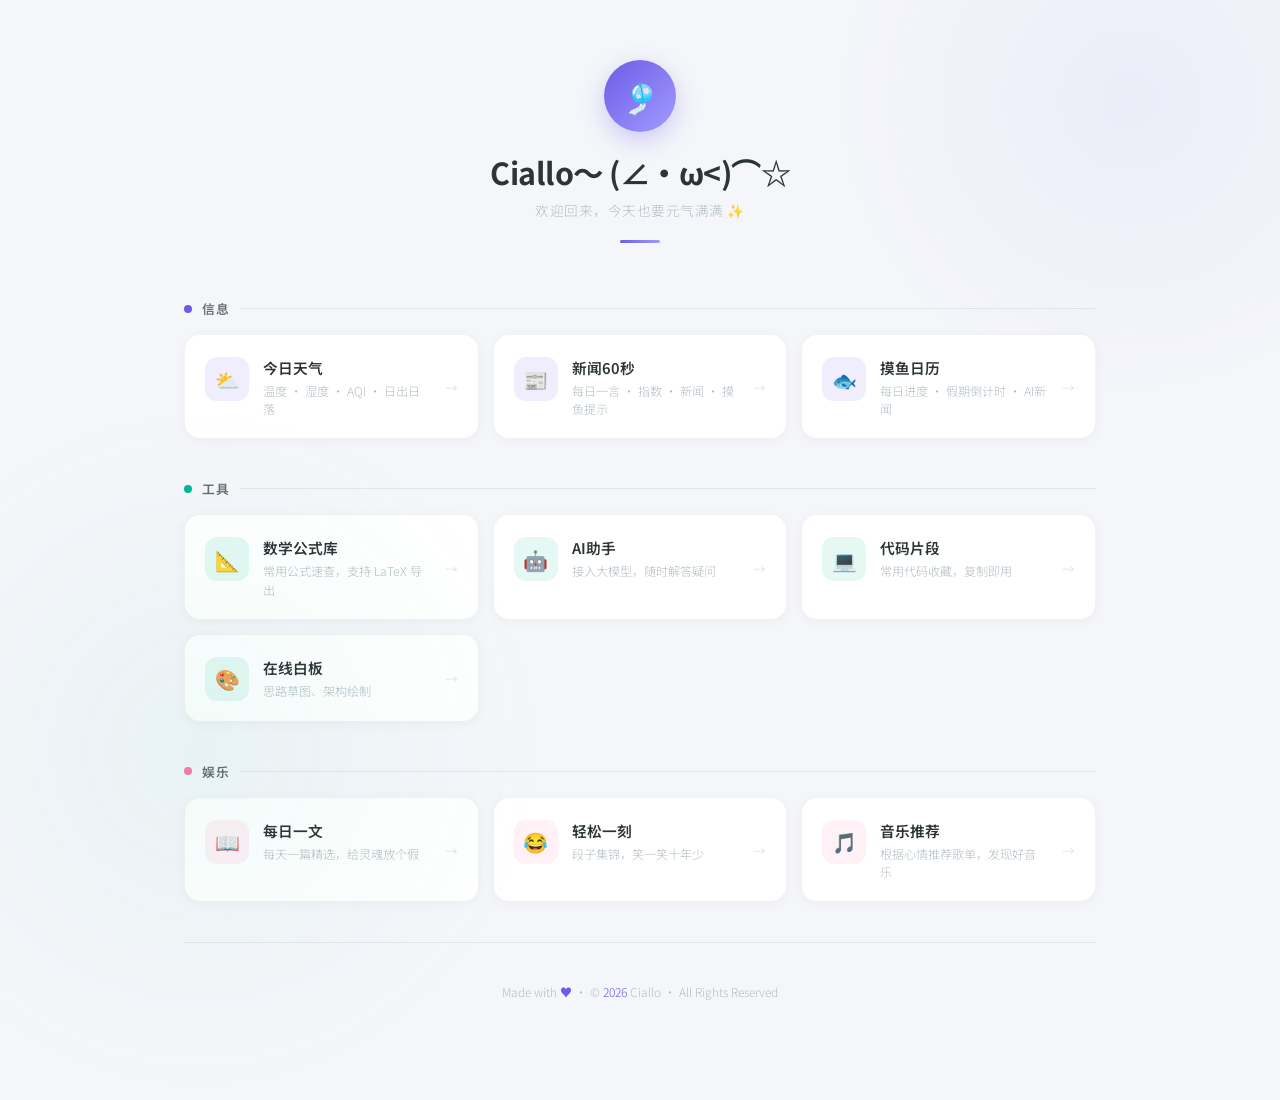
==== index.html @ d4420aa0 "Add files via upload" ====
<!DOCTYPE html>
<html lang="zh-CN">
<head>
  <meta charset="UTF-8">
  <meta name="viewport" content="width=device-width, initial-scale=1.0">
  <title>Ciallo - 导航页</title>
  <link rel="preconnect" href="https://fonts.googleapis.com">
  <link href="https://fonts.googleapis.com/css2?family=Noto+Sans+SC:wght@300;400;500;600;700&display=swap" rel="stylesheet">
  <style>
    * { margin: 0; padding: 0; box-sizing: border-box; }

    body {
      font-family: 'Noto Sans SC', sans-serif;
      min-height: 100vh;
      background: #f5f6fa;
      color: #2d3436;
    }

    /* 背景装饰 */
    body::before {
      content: '';
      position: fixed;
      top: -200px; right: -150px;
      width: 600px; height: 600px;
      background: radial-gradient(circle, rgba(108,92,231,0.06) 0%, transparent 70%);
      pointer-events: none;
    }
    body::after {
      content: '';
      position: fixed;
      bottom: -200px; left: -150px;
      width: 700px; height: 700px;
      background: radial-gradient(circle, rgba(0,184,148,0.05) 0%, transparent 70%);
      pointer-events: none;
    }

    .container {
      max-width: 960px;
      margin: 0 auto;
      padding: 60px 24px 80px;
    }

    /* ===== 头部 ===== */
    header {
      text-align: center;
      margin-bottom: 56px;
      position: relative;
    }

    .avatar {
      width: 72px; height: 72px;
      margin: 0 auto 18px;
      border-radius: 50%;
      background: linear-gradient(135deg, #6c5ce7, #a29bfe);
      display: flex; align-items: center; justify-content: center;
      font-size: 30px;
      box-shadow: 0 8px 24px rgba(108,92,231,0.3);
      animation: float 3s ease-in-out infinite;
    }
    @keyframes float {
      0%, 100% { transform: translateY(0); }
      50% { transform: translateY(-6px); }
    }

    .greeting {
      font-size: 1.9rem;
      font-weight: 700;
      color: #2d3436;
      margin-bottom: 6px;
      letter-spacing: -0.5px;
    }

    .greeting .wave {
      display: inline-block;
      animation: wave-anim 2s ease-in-out infinite;
      transform-origin: 70% 70%;
    }
    @keyframes wave-anim {
      0%, 100% { transform: rotate(0deg); }
      10% { transform: rotate(14deg); }
      20% { transform: rotate(-8deg); }
      30% { transform: rotate(14deg); }
      40% { transform: rotate(-4deg); }
      50% { transform: rotate(0deg); }
    }

    .tagline {
      font-size: 0.85rem;
      color: #b2bec3;
      font-weight: 300;
      letter-spacing: 0.5px;
    }

    .divider {
      width: 40px; height: 3px;
      background: linear-gradient(90deg, #6c5ce7, #a29bfe);
      border-radius: 2px;
      margin: 20px auto 0;
    }

    /* ===== 分类标题 ===== */
    .section {
      margin-bottom: 40px;
    }

    .section-label {
      display: flex; align-items: center; gap: 10px;
      margin-bottom: 16px;
    }

    .section-dot {
      width: 8px; height: 8px; border-radius: 50%;
      flex-shrink: 0;
    }
    .section-dot.info  { background: #6c5ce7; }
    .section-dot.tool  { background: #00b894; }
    .section-dot.fun   { background: #fd79a8; }

    .section-name {
      font-size: 0.8rem;
      font-weight: 600;
      color: #636e72;
      letter-spacing: 1px;
      text-transform: uppercase;
    }

    .section-line {
      flex: 1; height: 1px;
      background: #dfe6e9;
    }

    /* ===== 卡片网格 ===== */
    .card-grid {
      display: grid;
      grid-template-columns: repeat(auto-fill, minmax(220px, 1fr));
      gap: 14px;
    }

    /* ===== 卡片 ===== */
    .card {
      background: #fff;
      border-radius: 16px;
      padding: 22px 20px 20px;
      border: 1px solid rgba(0,0,0,0.05);
      box-shadow: 0 2px 12px rgba(0,0,0,0.04);
      text-decoration: none; color: inherit;
      display: flex; align-items: flex-start; gap: 14px;
      transition: transform 0.25s cubic-bezier(0.34,1.56,0.64,1),
                  box-shadow 0.25s ease,
                  border-color 0.2s;
      cursor: pointer;
      position: relative; overflow: hidden;
    }

    .card::after {
      content: '';
      position: absolute;
      top: 0; left: 0; right: 0;
      height: 2px;
      transform: scaleX(0);
      transform-origin: left;
      transition: transform 0.3s ease;
    }
    .card.info::after  { background: linear-gradient(90deg, #6c5ce7, #a29bfe); }
    .card.tool::after  { background: linear-gradient(90deg, #00b894, #55efc4); }
    .card.fun::after   { background: linear-gradient(90deg, #fd79a8, #fab1ea); }

    .card:hover {
      transform: translateY(-4px);
      box-shadow: 0 12px 32px rgba(0,0,0,0.1);
      border-color: rgba(0,0,0,0.08);
    }
    .card:hover::after { transform: scaleX(1); }

    .card-icon {
      width: 44px; height: 44px;
      border-radius: 12px;
      display: flex; align-items: center; justify-content: center;
      font-size: 20px; flex-shrink: 0;
      transition: transform 0.3s ease;
    }
    .card:hover .card-icon { transform: scale(1.1) rotate(-5deg); }

    .card.info .card-icon  { background: rgba(108,92,231,0.1); }
    .card.tool .card-icon  { background: rgba(0,184,148,0.1); }
    .card.fun .card-icon   { background: rgba(253,121,168,0.1); }

    .card-body { flex: 1; min-width: 0; }

    .card-title {
      font-size: 0.92rem; font-weight: 600;
      color: #2d3436; margin-bottom: 4px;
    }

    .card-desc {
      font-size: 0.76rem; color: #b2bec3;
      line-height: 1.5; font-weight: 300;
    }

    .card-arrow {
      font-size: 0.8rem; color: #dfe6e9;
      align-self: center; flex-shrink: 0;
      transition: transform 0.2s, color 0.2s;
    }
    .card:hover .card-arrow { transform: translateX(3px); color: #b2bec3; }

    /* ===== 底部 ===== */
    footer {
      text-align: center;
      padding: 40px 0 20px;
      color: #b2bec3;
      font-size: 0.75rem; font-weight: 300;
      border-top: 1px solid #dfe6e9;
      margin-top: 20px;
    }
    footer span { color: #6c5ce7; }

    /* 入场动画 */
    .card {
      opacity: 0; transform: translateY(16px);
      animation: cardIn 0.45s ease forwards;
    }
    @keyframes cardIn { to { opacity: 1; transform: translateY(0); } }
    .section:nth-child(1) .card:nth-child(1) { animation-delay: 0.05s; }
    .section:nth-child(1) .card:nth-child(2) { animation-delay: 0.12s; }
    .section:nth-child(1) .card:nth-child(3) { animation-delay: 0.19s; }
    .section:nth-child(2) .card:nth-child(1) { animation-delay: 0.28s; }
    .section:nth-child(2) .card:nth-child(2) { animation-delay: 0.35s; }
    .section:nth-child(2) .card:nth-child(3) { animation-delay: 0.42s; }
    .section:nth-child(2) .card:nth-child(4) { animation-delay: 0.49s; }
    .section:nth-child(3) .card:nth-child(1) { animation-delay: 0.56s; }
    .section:nth-child(3) .card:nth-child(2) { animation-delay: 0.63s; }
    .section:nth-child(3) .card:nth-child(3) { animation-delay: 0.70s; }

    /* 响应式 */
    @media (max-width: 640px) {
      .container { padding: 40px 16px 60px; }
      .greeting { font-size: 1.5rem; }
      .card-grid { grid-template-columns: 1fr 1fr; gap: 12px; }
      .card { padding: 18px 14px 16px; gap: 10px; }
      .card-icon { width: 38px; height: 38px; font-size: 18px; }
      .card-title { font-size: 0.85rem; }
      .card-desc { font-size: 0.7rem; }
    }
    @media (max-width: 380px) {
      .card-grid { grid-template-columns: 1fr; }
    }

    ::-webkit-scrollbar { width: 5px; }
    ::-webkit-scrollbar-track { background: transparent; }
    ::-webkit-scrollbar-thumb { background: #dfe6e9; border-radius: 3px; }
    ::-webkit-scrollbar-thumb:hover { background: #b2bec3; }
  </style>
</head>
<body>

<div class="container">

  <!-- 头部 -->
  <header>
    <div class="avatar">🎐</div>
    <h1 class="greeting">
      Ciallo～ <span class="wave">(∠・ω&lt;)⌒☆</span>
    </h1>
    <p class="tagline">欢迎回来，今天也要元气满满 ✨</p>
    <div class="divider"></div>
  </header>

  <!-- 信息类 -->
  <div class="section">
    <div class="section-label">
      <span class="section-dot info"></span>
      <span class="section-name">信息</span>
      <div class="section-line"></div>
    </div>
    <div class="card-grid">
      <a href="weather.html" class="card info">
        <div class="card-icon">⛅</div>
        <div class="card-body">
          <div class="card-title">今日天气</div>
          <div class="card-desc">温度 · 湿度 · AQI · 日出日落</div>
        </div>
        <span class="card-arrow">→</span>
      </a>
      <a href="news.html" class="card info">
        <div class="card-icon">📰</div>
        <div class="card-body">
          <div class="card-title">新闻60秒</div>
          <div class="card-desc">每日一言 · 指数 · 新闻 · 摸鱼提示</div>
        </div>
        <span class="card-arrow">→</span>
      </a>
      <a href="moyu.html" class="card info">
        <div class="card-icon">🐟</div>
        <div class="card-body">
          <div class="card-title">摸鱼日历</div>
          <div class="card-desc">每日进度 · 假期倒计时 · AI新闻</div>
        </div>
        <span class="card-arrow">→</span>
      </a>
    </div>
  </div>

  <!-- 工具类 -->
  <div class="section">
    <div class="section-label">
      <span class="section-dot tool"></span>
      <span class="section-name">工具</span>
      <div class="section-line"></div>
    </div>
    <div class="card-grid">
      <a href="#" class="card tool" onclick="showTip('数学公式库')">
        <div class="card-icon">📐</div>
        <div class="card-body">
          <div class="card-title">数学公式库</div>
          <div class="card-desc">常用公式速查，支持 LaTeX 导出</div>
        </div>
        <span class="card-arrow">→</span>
      </a>
      <a href="#" class="card tool" onclick="showTip('AI助手')">
        <div class="card-icon">🤖</div>
        <div class="card-body">
          <div class="card-title">AI助手</div>
          <div class="card-desc">接入大模型，随时解答疑问</div>
        </div>
        <span class="card-arrow">→</span>
      </a>
      <a href="#" class="card tool" onclick="showTip('代码片段')">
        <div class="card-icon">💻</div>
        <div class="card-body">
          <div class="card-title">代码片段</div>
          <div class="card-desc">常用代码收藏，复制即用</div>
        </div>
        <span class="card-arrow">→</span>
      </a>
      <a href="#" class="card tool" onclick="showTip('在线白板')">
        <div class="card-icon">🎨</div>
        <div class="card-body">
          <div class="card-title">在线白板</div>
          <div class="card-desc">思路草图、架构绘制</div>
        </div>
        <span class="card-arrow">→</span>
      </a>
    </div>
  </div>

  <!-- 娱乐类 -->
  <div class="section">
    <div class="section-label">
      <span class="section-dot fun"></span>
      <span class="section-name">娱乐</span>
      <div class="section-line"></div>
    </div>
    <div class="card-grid">
      <a href="#" class="card fun" onclick="showTip('每日一文')">
        <div class="card-icon">📖</div>
        <div class="card-body">
          <div class="card-title">每日一文</div>
          <div class="card-desc">每天一篇精选，给灵魂放个假</div>
        </div>
        <span class="card-arrow">→</span>
      </a>
      <a href="#" class="card fun" onclick="showTip('轻松一刻')">
        <div class="card-icon">😂</div>
        <div class="card-body">
          <div class="card-title">轻松一刻</div>
          <div class="card-desc">段子集锦，笑一笑十年少</div>
        </div>
        <span class="card-arrow">→</span>
      </a>
      <a href="#" class="card fun" onclick="showTip('音乐推荐')">
        <div class="card-icon">🎵</div>
        <div class="card-body">
          <div class="card-title">音乐推荐</div>
          <div class="card-desc">根据心情推荐歌单，发现好音乐</div>
        </div>
        <span class="card-arrow">→</span>
      </a>
    </div>
  </div>

  <!-- 底部 -->
  <footer>
    <p>Made with <span>♥</span> · © <span id="year"></span> Ciallo · All Rights Reserved</p>
  </footer>

</div>

<script>
  document.getElementById('year').textContent = new Date().getFullYear();

  function showTip(name) {
    if (!name) return;
    var el = document.createElement('div');
    el.style.cssText = 'position:fixed;top:50%;left:50%;transform:translate(-50%,-50%);background:rgba(45,52,54,0.88);color:#fff;padding:14px 28px;border-radius:14px;font-size:14px;z-index:9999;pointer-events:none;backdrop-filter:blur(8px);box-shadow:0 8px 32px rgba(0,0,0,0.2)';
    el.textContent = name + ' — 功能占位中 🚧';
    document.body.appendChild(el);
    setTimeout(function() { el.remove(); }, 2200);
  }
</script>

</body>
</html>
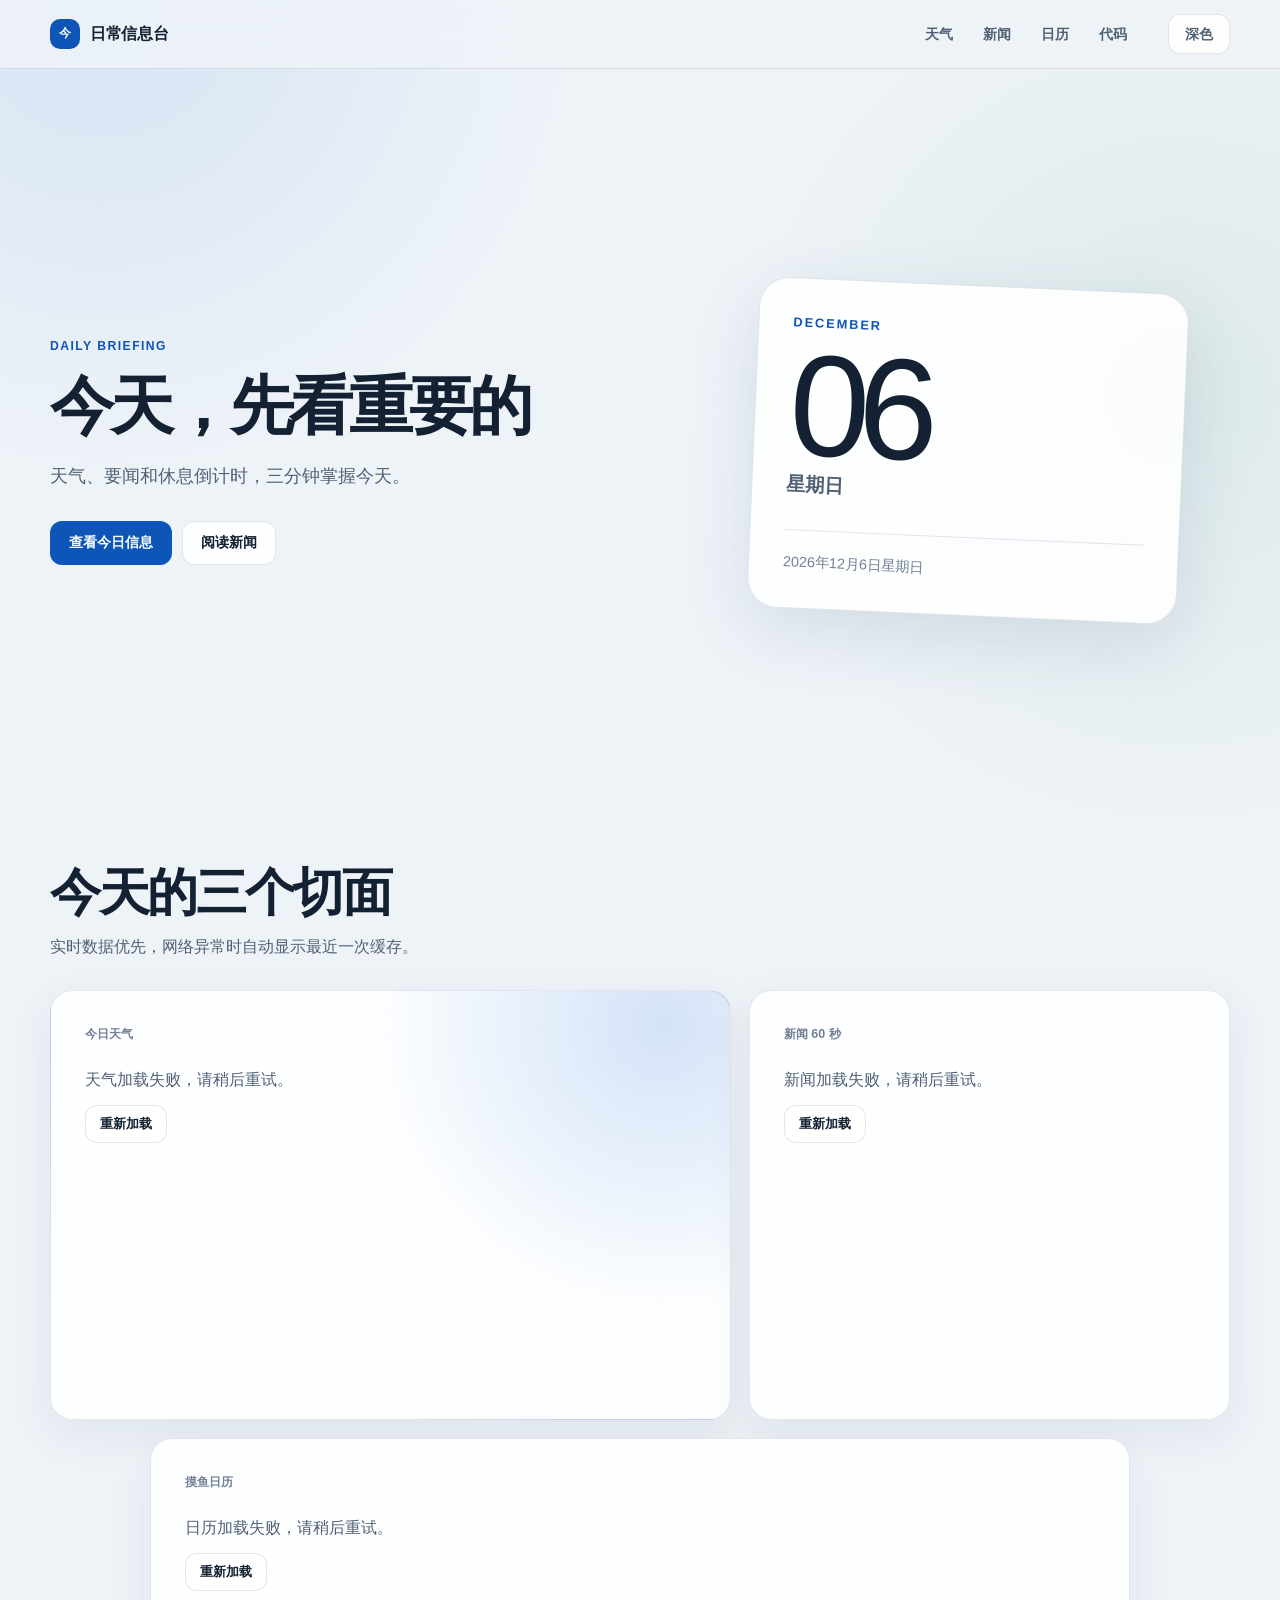
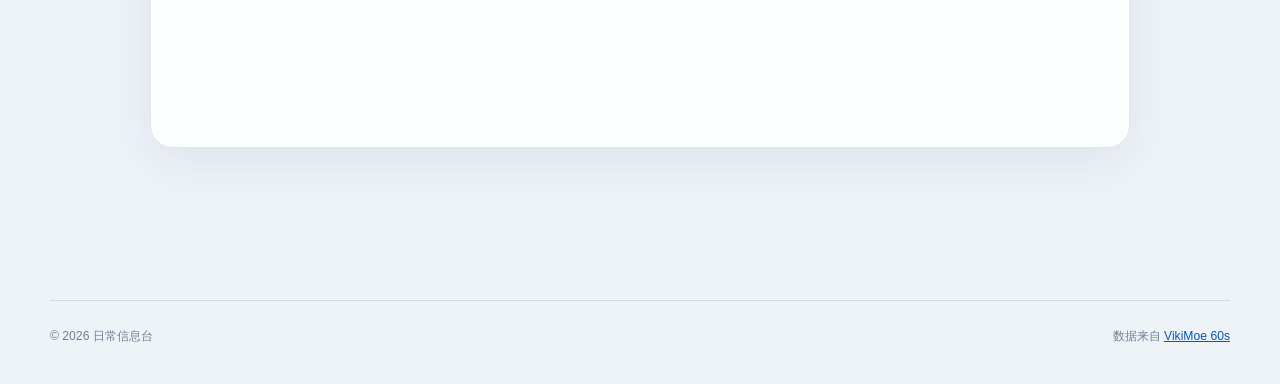
==== commit cd7a8462: "deploy: replace repository with daily dashboard" ====
--- a/index.html
+++ b/index.html
@@ -1,403 +1,110 @@
-<!DOCTYPE html>
-<html lang="zh-CN">
-<head>
-  <meta charset="UTF-8">
-  <meta name="viewport" content="width=device-width, initial-scale=1.0">
-  <title>Ciallo - 导航页</title>
-  <link rel="preconnect" href="https://fonts.googleapis.com">
-  <link href="https://fonts.googleapis.com/css2?family=Noto+Sans+SC:wght@300;400;500;600;700&display=swap" rel="stylesheet">
-  <style>
-    * { margin: 0; padding: 0; box-sizing: border-box; }
-
-    body {
-      font-family: 'Noto Sans SC', sans-serif;
-      min-height: 100vh;
-      background: #f5f6fa;
-      color: #2d3436;
-    }
-
-    /* 背景装饰 */
-    body::before {
-      content: '';
-      position: fixed;
-      top: -200px; right: -150px;
-      width: 600px; height: 600px;
-      background: radial-gradient(circle, rgba(108,92,231,0.06) 0%, transparent 70%);
-      pointer-events: none;
-    }
-    body::after {
-      content: '';
-      position: fixed;
-      bottom: -200px; left: -150px;
-      width: 700px; height: 700px;
-      background: radial-gradient(circle, rgba(0,184,148,0.05) 0%, transparent 70%);
-      pointer-events: none;
-    }
-
-    .container {
-      max-width: 960px;
-      margin: 0 auto;
-      padding: 60px 24px 80px;
-    }
-
-    /* ===== 头部 ===== */
-    header {
-      text-align: center;
-      margin-bottom: 56px;
-      position: relative;
-    }
-
-    .avatar {
-      width: 72px; height: 72px;
-      margin: 0 auto 18px;
-      border-radius: 50%;
-      background: linear-gradient(135deg, #6c5ce7, #a29bfe);
-      display: flex; align-items: center; justify-content: center;
-      font-size: 30px;
-      box-shadow: 0 8px 24px rgba(108,92,231,0.3);
-      animation: float 3s ease-in-out infinite;
-    }
-    @keyframes float {
-      0%, 100% { transform: translateY(0); }
-      50% { transform: translateY(-6px); }
-    }
-
-    .greeting {
-      font-size: 1.9rem;
-      font-weight: 700;
-      color: #2d3436;
-      margin-bottom: 6px;
-      letter-spacing: -0.5px;
-    }
-
-    .greeting .wave {
-      display: inline-block;
-      animation: wave-anim 2s ease-in-out infinite;
-      transform-origin: 70% 70%;
-    }
-    @keyframes wave-anim {
-      0%, 100% { transform: rotate(0deg); }
-      10% { transform: rotate(14deg); }
-      20% { transform: rotate(-8deg); }
-      30% { transform: rotate(14deg); }
-      40% { transform: rotate(-4deg); }
-      50% { transform: rotate(0deg); }
-    }
-
-    .tagline {
-      font-size: 0.85rem;
-      color: #b2bec3;
-      font-weight: 300;
-      letter-spacing: 0.5px;
-    }
-
-    .divider {
-      width: 40px; height: 3px;
-      background: linear-gradient(90deg, #6c5ce7, #a29bfe);
-      border-radius: 2px;
-      margin: 20px auto 0;
-    }
-
-    /* ===== 分类标题 ===== */
-    .section {
-      margin-bottom: 40px;
-    }
-
-    .section-label {
-      display: flex; align-items: center; gap: 10px;
-      margin-bottom: 16px;
-    }
-
-    .section-dot {
-      width: 8px; height: 8px; border-radius: 50%;
-      flex-shrink: 0;
-    }
-    .section-dot.info  { background: #6c5ce7; }
-    .section-dot.tool  { background: #00b894; }
-    .section-dot.fun   { background: #fd79a8; }
-
-    .section-name {
-      font-size: 0.8rem;
-      font-weight: 600;
-      color: #636e72;
-      letter-spacing: 1px;
-      text-transform: uppercase;
-    }
-
-    .section-line {
-      flex: 1; height: 1px;
-      background: #dfe6e9;
-    }
-
-    /* ===== 卡片网格 ===== */
-    .card-grid {
-      display: grid;
-      grid-template-columns: repeat(auto-fill, minmax(220px, 1fr));
-      gap: 14px;
-    }
-
-    /* ===== 卡片 ===== */
-    .card {
-      background: #fff;
-      border-radius: 16px;
-      padding: 22px 20px 20px;
-      border: 1px solid rgba(0,0,0,0.05);
-      box-shadow: 0 2px 12px rgba(0,0,0,0.04);
-      text-decoration: none; color: inherit;
-      display: flex; align-items: flex-start; gap: 14px;
-      transition: transform 0.25s cubic-bezier(0.34,1.56,0.64,1),
-                  box-shadow 0.25s ease,
-                  border-color 0.2s;
-      cursor: pointer;
-      position: relative; overflow: hidden;
-    }
-
-    .card::after {
-      content: '';
-      position: absolute;
-      top: 0; left: 0; right: 0;
-      height: 2px;
-      transform: scaleX(0);
-      transform-origin: left;
-      transition: transform 0.3s ease;
-    }
-    .card.info::after  { background: linear-gradient(90deg, #6c5ce7, #a29bfe); }
-    .card.tool::after  { background: linear-gradient(90deg, #00b894, #55efc4); }
-    .card.fun::after   { background: linear-gradient(90deg, #fd79a8, #fab1ea); }
-
-    .card:hover {
-      transform: translateY(-4px);
-      box-shadow: 0 12px 32px rgba(0,0,0,0.1);
-      border-color: rgba(0,0,0,0.08);
-    }
-    .card:hover::after { transform: scaleX(1); }
-
-    .card-icon {
-      width: 44px; height: 44px;
-      border-radius: 12px;
-      display: flex; align-items: center; justify-content: center;
-      font-size: 20px; flex-shrink: 0;
-      transition: transform 0.3s ease;
-    }
-    .card:hover .card-icon { transform: scale(1.1) rotate(-5deg); }
-
-    .card.info .card-icon  { background: rgba(108,92,231,0.1); }
-    .card.tool .card-icon  { background: rgba(0,184,148,0.1); }
-    .card.fun .card-icon   { background: rgba(253,121,168,0.1); }
-
-    .card-body { flex: 1; min-width: 0; }
-
-    .card-title {
-      font-size: 0.92rem; font-weight: 600;
-      color: #2d3436; margin-bottom: 4px;
-    }
-
-    .card-desc {
-      font-size: 0.76rem; color: #b2bec3;
-      line-height: 1.5; font-weight: 300;
-    }
-
-    .card-arrow {
-      font-size: 0.8rem; color: #dfe6e9;
-      align-self: center; flex-shrink: 0;
-      transition: transform 0.2s, color 0.2s;
-    }
-    .card:hover .card-arrow { transform: translateX(3px); color: #b2bec3; }
-
-    /* ===== 底部 ===== */
-    footer {
-      text-align: center;
-      padding: 40px 0 20px;
-      color: #b2bec3;
-      font-size: 0.75rem; font-weight: 300;
-      border-top: 1px solid #dfe6e9;
-      margin-top: 20px;
-    }
-    footer span { color: #6c5ce7; }
-
-    /* 入场动画 */
-    .card {
-      opacity: 0; transform: translateY(16px);
-      animation: cardIn 0.45s ease forwards;
-    }
-    @keyframes cardIn { to { opacity: 1; transform: translateY(0); } }
-    .section:nth-child(1) .card:nth-child(1) { animation-delay: 0.05s; }
-    .section:nth-child(1) .card:nth-child(2) { animation-delay: 0.12s; }
-    .section:nth-child(1) .card:nth-child(3) { animation-delay: 0.19s; }
-    .section:nth-child(2) .card:nth-child(1) { animation-delay: 0.28s; }
-    .section:nth-child(2) .card:nth-child(2) { animation-delay: 0.35s; }
-    .section:nth-child(2) .card:nth-child(3) { animation-delay: 0.42s; }
-    .section:nth-child(2) .card:nth-child(4) { animation-delay: 0.49s; }
-    .section:nth-child(3) .card:nth-child(1) { animation-delay: 0.56s; }
-    .section:nth-child(3) .card:nth-child(2) { animation-delay: 0.63s; }
-    .section:nth-child(3) .card:nth-child(3) { animation-delay: 0.70s; }
-
-    /* 响应式 */
-    @media (max-width: 640px) {
-      .container { padding: 40px 16px 60px; }
-      .greeting { font-size: 1.5rem; }
-      .card-grid { grid-template-columns: 1fr 1fr; gap: 12px; }
-      .card { padding: 18px 14px 16px; gap: 10px; }
-      .card-icon { width: 38px; height: 38px; font-size: 18px; }
-      .card-title { font-size: 0.85rem; }
-      .card-desc { font-size: 0.7rem; }
-    }
-    @media (max-width: 380px) {
-      .card-grid { grid-template-columns: 1fr; }
-    }
-
-    ::-webkit-scrollbar { width: 5px; }
-    ::-webkit-scrollbar-track { background: transparent; }
-    ::-webkit-scrollbar-thumb { background: #dfe6e9; border-radius: 3px; }
-    ::-webkit-scrollbar-thumb:hover { background: #b2bec3; }
-  </style>
-</head>
-<body>
-
-<div class="container">
-
-  <!-- 头部 -->
-  <header>
-    <div class="avatar">🎐</div>
-    <h1 class="greeting">
-      Ciallo～ <span class="wave">(∠・ω&lt;)⌒☆</span>
-    </h1>
-    <p class="tagline">欢迎回来，今天也要元气满满 ✨</p>
-    <div class="divider"></div>
-  </header>
-
-  <!-- 信息类 -->
-  <div class="section">
-    <div class="section-label">
-      <span class="section-dot info"></span>
-      <span class="section-name">信息</span>
-      <div class="section-line"></div>
-    </div>
-    <div class="card-grid">
-      <a href="weather.html" class="card info">
-        <div class="card-icon">⛅</div>
-        <div class="card-body">
-          <div class="card-title">今日天气</div>
-          <div class="card-desc">温度 · 湿度 · AQI · 日出日落</div>
-        </div>
-        <span class="card-arrow">→</span>
-      </a>
-      <a href="news.html" class="card info">
-        <div class="card-icon">📰</div>
-        <div class="card-body">
-          <div class="card-title">新闻60秒</div>
-          <div class="card-desc">每日一言 · 指数 · 新闻 · 摸鱼提示</div>
-        </div>
-        <span class="card-arrow">→</span>
-      </a>
-      <a href="moyu.html" class="card info">
-        <div class="card-icon">🐟</div>
-        <div class="card-body">
-          <div class="card-title">摸鱼日历</div>
-          <div class="card-desc">每日进度 · 假期倒计时 · AI新闻</div>
-        </div>
-        <span class="card-arrow">→</span>
-      </a>
-    </div>
-  </div>
-
-  <!-- 工具类 -->
-  <div class="section">
-    <div class="section-label">
-      <span class="section-dot tool"></span>
-      <span class="section-name">工具</span>
-      <div class="section-line"></div>
-    </div>
-    <div class="card-grid">
-      <a href="#" class="card tool" onclick="showTip('数学公式库')">
-        <div class="card-icon">📐</div>
-        <div class="card-body">
-          <div class="card-title">数学公式库</div>
-          <div class="card-desc">常用公式速查，支持 LaTeX 导出</div>
-        </div>
-        <span class="card-arrow">→</span>
-      </a>
-      <a href="#" class="card tool" onclick="showTip('AI助手')">
-        <div class="card-icon">🤖</div>
-        <div class="card-body">
-          <div class="card-title">AI助手</div>
-          <div class="card-desc">接入大模型，随时解答疑问</div>
-        </div>
-        <span class="card-arrow">→</span>
-      </a>
-      <a href="#" class="card tool" onclick="showTip('代码片段')">
-        <div class="card-icon">💻</div>
-        <div class="card-body">
-          <div class="card-title">代码片段</div>
-          <div class="card-desc">常用代码收藏，复制即用</div>
-        </div>
-        <span class="card-arrow">→</span>
-      </a>
-      <a href="#" class="card tool" onclick="showTip('在线白板')">
-        <div class="card-icon">🎨</div>
-        <div class="card-body">
-          <div class="card-title">在线白板</div>
-          <div class="card-desc">思路草图、架构绘制</div>
-        </div>
-        <span class="card-arrow">→</span>
-      </a>
-    </div>
-  </div>
-
-  <!-- 娱乐类 -->
-  <div class="section">
-    <div class="section-label">
-      <span class="section-dot fun"></span>
-      <span class="section-name">娱乐</span>
-      <div class="section-line"></div>
-    </div>
-    <div class="card-grid">
-      <a href="#" class="card fun" onclick="showTip('每日一文')">
-        <div class="card-icon">📖</div>
-        <div class="card-body">
-          <div class="card-title">每日一文</div>
-          <div class="card-desc">每天一篇精选，给灵魂放个假</div>
-        </div>
-        <span class="card-arrow">→</span>
-      </a>
-      <a href="#" class="card fun" onclick="showTip('轻松一刻')">
-        <div class="card-icon">😂</div>
-        <div class="card-body">
-          <div class="card-title">轻松一刻</div>
-          <div class="card-desc">段子集锦，笑一笑十年少</div>
-        </div>
-        <span class="card-arrow">→</span>
-      </a>
-      <a href="#" class="card fun" onclick="showTip('音乐推荐')">
-        <div class="card-icon">🎵</div>
-        <div class="card-body">
-          <div class="card-title">音乐推荐</div>
-          <div class="card-desc">根据心情推荐歌单，发现好音乐</div>
-        </div>
-        <span class="card-arrow">→</span>
-      </a>
-    </div>
-  </div>
-
-  <!-- 底部 -->
-  <footer>
-    <p>Made with <span>♥</span> · © <span id="year"></span> Ciallo · All Rights Reserved</p>
-  </footer>
-
-</div>
-
-<script>
-  document.getElementById('year').textContent = new Date().getFullYear();
-
-  function showTip(name) {
-    if (!name) return;
-    var el = document.createElement('div');
-    el.style.cssText = 'position:fixed;top:50%;left:50%;transform:translate(-50%,-50%);background:rgba(45,52,54,0.88);color:#fff;padding:14px 28px;border-radius:14px;font-size:14px;z-index:9999;pointer-events:none;backdrop-filter:blur(8px);box-shadow:0 8px 32px rgba(0,0,0,0.2)';
-    el.textContent = name + ' — 功能占位中 🚧';
-    document.body.appendChild(el);
-    setTimeout(function() { el.remove(); }, 2200);
-  }
-</script>
-
-</body>
-</html>
+<!doctype html>
+<html lang="zh-CN">
+<head>
+  <meta charset="utf-8">
+  <meta name="viewport" content="width=device-width, initial-scale=1">
+  <meta name="description" content="每日信息台，聚合今日天气、新闻 60 秒和摸鱼日历。">
+  <meta name="color-scheme" content="light dark">
+  <title>日常信息台</title>
+  <link rel="stylesheet" href="./assets/css/site.css">
+</head>
+<body>
+  <a class="skip-link" href="#main">跳到主要内容</a>
+  <header class="site-header">
+    <div class="nav-wrap">
+      <a class="brand" href="./index.html" aria-label="日常信息台首页">
+        <span class="brand-mark">今</span>
+        <span>日常信息台</span>
+      </a>
+      <nav class="main-nav" aria-label="主要导航">
+        <a class="nav-link" href="./weather.html">天气</a>
+        <a class="nav-link" href="./news.html">新闻</a>
+        <a class="nav-link" href="./moyu.html">日历</a>
+        <a class="nav-link" href="./code-transfer.html">代码</a>
+      </nav>
+      <button class="theme-toggle" type="button" data-theme-toggle>深色</button>
+    </div>
+  </header>
+
+  <main id="main" class="page">
+    <section class="home-hero">
+      <div class="hero-copy reveal">
+        <p class="eyebrow">Daily briefing</p>
+        <h1 class="hero-title">今天，<br class="mobile-break">先看重要的</h1>
+        <p class="hero-subtitle">天气、要闻和休息倒计时，三分钟掌握今天。</p>
+        <div class="hero-actions">
+          <a class="button" href="#today">查看今日信息</a>
+          <a class="button secondary" href="./news.html">阅读新闻</a>
+        </div>
+      </div>
+      <div class="hero-visual reveal" style="animation-delay: 100ms">
+        <article class="date-poster" aria-label="今日日期">
+          <div class="date-poster-month" id="poster-month">October</div>
+          <div class="date-poster-day" id="poster-day">29</div>
+          <div class="date-poster-weekday" id="poster-weekday">星期四</div>
+          <div class="date-poster-note" id="poster-full-date">2026年10月29日</div>
+        </article>
+      </div>
+    </section>
+
+    <section class="section" id="today">
+      <div class="section-heading">
+        <h2>今天的三个切面</h2>
+        <p>实时数据优先，网络异常时自动显示最近一次缓存。</p>
+      </div>
+
+      <div class="dashboard-grid">
+        <article class="panel weather-preview" id="home-weather">
+          <div class="panel-inner">
+            <div class="panel-top">
+              <span class="panel-label">今日天气</span>
+              <a class="panel-link" href="./weather.html">查看详情</a>
+            </div>
+            <div class="state">
+              <div class="skeleton skeleton-line short"></div>
+              <div class="skeleton" style="width: 48%; height: 92px"></div>
+              <div class="skeleton skeleton-line"></div>
+            </div>
+          </div>
+        </article>
+
+        <article class="panel news-preview" id="home-news">
+          <div class="panel-inner">
+            <div class="panel-top">
+              <span class="panel-label">新闻 60 秒</span>
+              <a class="panel-link" href="./news.html">全部要闻</a>
+            </div>
+            <div class="state">
+              <div class="skeleton skeleton-block"></div>
+              <div class="skeleton skeleton-line"></div>
+              <div class="skeleton skeleton-line short"></div>
+            </div>
+          </div>
+        </article>
+
+        <article class="panel moyu-preview" id="home-moyu">
+          <div class="panel-inner">
+            <div class="panel-top">
+              <span class="panel-label">摸鱼日历</span>
+              <a class="panel-link" href="./moyu.html">查看日历</a>
+            </div>
+            <div class="state compact">
+              <div class="skeleton skeleton-line short"></div>
+              <div class="skeleton skeleton-line"></div>
+              <div class="skeleton skeleton-line"></div>
+            </div>
+          </div>
+        </article>
+      </div>
+    </section>
+  </main>
+
+  <footer class="site-footer">
+    <span>© <span data-current-year></span> 日常信息台</span>
+    <span>数据来自 <a href="https://60s.viki.moe" target="_blank" rel="noreferrer">VikiMoe 60s</a></span>
+  </footer>
+
+  <script src="./assets/js/common.js"></script>
+  <script src="./assets/js/home.js"></script>
+</body>
+</html>
--- a/assets/css/site.css
+++ b/assets/css/site.css
@@ -0,0 +1,1544 @@
+:root {
+  color-scheme: light;
+  --bg: #eef3f8;
+  --surface: rgba(255, 255, 255, 0.88);
+  --surface-solid: #ffffff;
+  --surface-muted: #e5ecf4;
+  --text: #142133;
+  --text-soft: #506176;
+  --text-muted: #718096;
+  --line: rgba(38, 63, 91, 0.13);
+  --accent: #1768d5;
+  --accent-strong: #0d55b7;
+  --accent-soft: #dceafb;
+  --good: #18794e;
+  --warn: #a95f05;
+  --danger: #ba3c4b;
+  --shadow: 0 22px 70px rgba(36, 65, 95, 0.12);
+  --radius-card: 22px;
+  --radius-control: 12px;
+  --page: min(1180px, calc(100% - 40px));
+}
+
+[data-theme="dark"] {
+  color-scheme: dark;
+  --bg: #0d1622;
+  --surface: rgba(23, 35, 50, 0.88);
+  --surface-solid: #172332;
+  --surface-muted: #202f41;
+  --text: #edf4fb;
+  --text-soft: #b8c5d3;
+  --text-muted: #8fa0b4;
+  --line: rgba(197, 218, 240, 0.13);
+  --accent: #67a8ff;
+  --accent-strong: #8cbcff;
+  --accent-soft: #183b63;
+  --good: #63c69c;
+  --warn: #f0b35d;
+  --danger: #f18b98;
+  --shadow: 0 26px 80px rgba(0, 0, 0, 0.3);
+}
+
+* {
+  box-sizing: border-box;
+}
+
+html {
+  scroll-behavior: smooth;
+}
+
+body {
+  min-width: 320px;
+  min-height: 100dvh;
+  margin: 0;
+  overflow-x: hidden;
+  color: var(--text);
+  background:
+    radial-gradient(circle at 8% 0%, color-mix(in srgb, var(--accent) 11%, transparent), transparent 30rem),
+    radial-gradient(circle at 92% 20%, color-mix(in srgb, var(--good) 8%, transparent), transparent 28rem),
+    var(--bg);
+  font-family: "Avenir Next", "SF Pro Display", "PingFang SC", "Microsoft YaHei", sans-serif;
+  line-height: 1.6;
+  transition: background-color 180ms ease, color 180ms ease;
+}
+
+button,
+input {
+  font: inherit;
+}
+
+button,
+a {
+  -webkit-tap-highlight-color: transparent;
+}
+
+a {
+  color: inherit;
+}
+
+img {
+  display: block;
+  max-width: 100%;
+}
+
+.skip-link {
+  position: fixed;
+  top: 12px;
+  left: 12px;
+  z-index: 100;
+  padding: 9px 14px;
+  color: var(--surface-solid);
+  background: var(--text);
+  border-radius: var(--radius-control);
+  transform: translateY(-160%);
+}
+
+.skip-link:focus {
+  transform: translateY(0);
+}
+
+.visually-hidden {
+  position: absolute !important;
+  width: 1px !important;
+  height: 1px !important;
+  padding: 0 !important;
+  margin: -1px !important;
+  overflow: hidden !important;
+  clip: rect(0, 0, 0, 0) !important;
+  white-space: nowrap !important;
+  border: 0 !important;
+}
+
+.site-header {
+  position: sticky;
+  top: 0;
+  z-index: 20;
+  border-bottom: 1px solid var(--line);
+  background: color-mix(in srgb, var(--bg) 82%, transparent);
+  backdrop-filter: blur(18px);
+}
+
+.nav-wrap {
+  width: var(--page);
+  height: 68px;
+  margin: 0 auto;
+  display: flex;
+  align-items: center;
+  gap: 28px;
+}
+
+.brand {
+  display: inline-flex;
+  align-items: center;
+  gap: 10px;
+  color: var(--text);
+  font-size: 1rem;
+  font-weight: 750;
+  letter-spacing: -0.02em;
+  text-decoration: none;
+  white-space: nowrap;
+}
+
+.brand-mark {
+  width: 30px;
+  height: 30px;
+  display: grid;
+  place-items: center;
+  color: #f7fbff;
+  background: var(--accent-strong);
+  border-radius: 10px;
+  font-size: 0.76rem;
+  font-weight: 800;
+}
+
+.main-nav {
+  margin-left: auto;
+  display: flex;
+  align-items: center;
+  gap: 4px;
+}
+
+.nav-link,
+.theme-toggle,
+.back-link {
+  min-height: 40px;
+  display: inline-flex;
+  align-items: center;
+  justify-content: center;
+  border: 0;
+  border-radius: var(--radius-control);
+  color: var(--text-soft);
+  background: transparent;
+  font-size: 0.88rem;
+  font-weight: 650;
+  text-decoration: none;
+  cursor: pointer;
+  white-space: nowrap;
+  transition: color 160ms ease, background-color 160ms ease, transform 160ms ease;
+}
+
+.nav-link,
+.back-link {
+  padding: 0 13px;
+}
+
+.theme-toggle {
+  min-width: 62px;
+  padding: 0 12px;
+  border: 1px solid var(--line);
+  background: var(--surface);
+}
+
+.nav-link:hover,
+.nav-link[aria-current="page"],
+.back-link:hover {
+  color: var(--text);
+  background: var(--surface-muted);
+}
+
+.theme-toggle:hover {
+  color: var(--text);
+  border-color: color-mix(in srgb, var(--accent) 35%, var(--line));
+}
+
+.nav-link:active,
+.theme-toggle:active,
+.button:active,
+.back-link:active {
+  transform: translateY(1px) scale(0.98);
+}
+
+.nav-link:focus-visible,
+.theme-toggle:focus-visible,
+.button:focus-visible,
+.city-input:focus-visible,
+.back-link:focus-visible {
+  outline: 3px solid color-mix(in srgb, var(--accent) 34%, transparent);
+  outline-offset: 2px;
+}
+
+.page {
+  width: var(--page);
+  margin: 0 auto;
+  padding: 52px 0 80px;
+}
+
+.home-hero {
+  min-height: min(42rem, calc(100dvh - 68px));
+  display: grid;
+  grid-template-columns: minmax(0, 1.05fr) minmax(360px, 0.95fr);
+  align-items: center;
+  gap: clamp(36px, 6vw, 92px);
+  padding: 56px 0 68px;
+}
+
+.hero-copy {
+  min-width: 0;
+  max-width: 650px;
+}
+
+.mobile-break {
+  display: none;
+}
+
+.eyebrow {
+  margin: 0 0 18px;
+  color: var(--accent-strong);
+  font-size: 0.76rem;
+  font-weight: 800;
+  letter-spacing: 0.12em;
+  text-transform: uppercase;
+}
+
+.hero-title,
+.page-title {
+  margin: 0;
+  max-width: 12ch;
+  font-size: clamp(3rem, 6.7vw, 5.7rem);
+  line-height: 0.98;
+  letter-spacing: -0.065em;
+}
+
+.hero-title {
+  max-width: none;
+  font-size: clamp(3rem, 5vw, 4.6rem);
+}
+
+.page-title {
+  max-width: none;
+  font-size: clamp(2.5rem, 5vw, 4.6rem);
+}
+
+.hero-subtitle,
+.page-subtitle {
+  max-width: 52ch;
+  margin: 24px 0 0;
+  color: var(--text-soft);
+  font-size: clamp(1rem, 1.5vw, 1.14rem);
+}
+
+.hero-actions,
+.page-actions,
+.toolbar {
+  display: flex;
+  align-items: center;
+  flex-wrap: wrap;
+  gap: 10px;
+}
+
+.hero-actions {
+  margin-top: 30px;
+}
+
+.button {
+  min-height: 44px;
+  padding: 0 18px;
+  display: inline-flex;
+  align-items: center;
+  justify-content: center;
+  gap: 8px;
+  border: 1px solid transparent;
+  border-radius: var(--radius-control);
+  color: #f8fbff;
+  background: var(--accent-strong);
+  font-size: 0.9rem;
+  font-weight: 750;
+  text-decoration: none;
+  cursor: pointer;
+  white-space: nowrap;
+  transition: transform 160ms ease, background-color 160ms ease, border-color 160ms ease;
+}
+
+.button:hover {
+  background: color-mix(in srgb, var(--accent-strong) 88%, var(--text));
+}
+
+.button.secondary {
+  color: var(--text);
+  background: var(--surface);
+  border-color: var(--line);
+}
+
+.button.secondary:hover {
+  background: var(--surface-muted);
+}
+
+.button.small {
+  min-height: 38px;
+  padding: 0 14px;
+  font-size: 0.82rem;
+}
+
+.hero-visual {
+  position: relative;
+  width: 100%;
+  min-width: 0;
+  min-height: 390px;
+  display: grid;
+  place-items: center;
+}
+
+.date-poster {
+  width: min(100%, 430px);
+  padding: 34px;
+  border: 1px solid var(--line);
+  border-radius: 30px;
+  background: var(--surface);
+  box-shadow: var(--shadow), inset 0 1px 0 rgba(255, 255, 255, 0.25);
+  transform: rotate(2.5deg);
+}
+
+.date-poster-month {
+  color: var(--accent-strong);
+  font-size: 0.8rem;
+  font-weight: 800;
+  letter-spacing: 0.15em;
+  text-transform: uppercase;
+}
+
+.date-poster-day {
+  margin: 14px 0 4px;
+  font-size: clamp(6rem, 14vw, 9rem);
+  line-height: 0.82;
+  letter-spacing: -0.08em;
+  font-variant-numeric: tabular-nums;
+}
+
+.date-poster-weekday {
+  color: var(--text-soft);
+  font-size: 1.2rem;
+  font-weight: 700;
+}
+
+.date-poster-note {
+  margin-top: 30px;
+  padding-top: 20px;
+  border-top: 1px solid var(--line);
+  color: var(--text-muted);
+  font-size: 0.9rem;
+}
+
+.section {
+  padding: 72px 0;
+}
+
+.section-heading {
+  max-width: 650px;
+  margin-bottom: 30px;
+}
+
+.section-heading h2 {
+  margin: 0;
+  font-size: clamp(2rem, 4vw, 3.4rem);
+  line-height: 1.08;
+  letter-spacing: -0.045em;
+}
+
+.section-heading p {
+  margin: 14px 0 0;
+  color: var(--text-soft);
+}
+
+.dashboard-grid {
+  display: grid;
+  grid-template-columns: repeat(12, minmax(0, 1fr));
+  gap: 18px;
+}
+
+.panel {
+  position: relative;
+  overflow: hidden;
+  border: 1px solid var(--line);
+  border-radius: var(--radius-card);
+  background: var(--surface);
+  box-shadow: 0 14px 45px rgba(36, 65, 95, 0.08);
+}
+
+.panel-inner {
+  padding: clamp(22px, 3vw, 34px);
+}
+
+.weather-preview {
+  grid-column: span 7;
+  min-height: 430px;
+  background:
+    radial-gradient(circle at 90% 8%, color-mix(in srgb, var(--accent) 18%, transparent), transparent 18rem),
+    var(--surface);
+}
+
+.news-preview {
+  grid-column: span 5;
+  min-height: 430px;
+}
+
+.moyu-preview {
+  grid-column: 2 / span 10;
+  min-height: 310px;
+}
+
+.panel-top,
+.page-head,
+.weather-main,
+.calendar-header,
+.news-feature {
+  display: flex;
+  align-items: flex-start;
+  justify-content: space-between;
+  gap: 20px;
+}
+
+.panel-label {
+  color: var(--text-muted);
+  font-size: 0.78rem;
+  font-weight: 750;
+}
+
+.panel-link {
+  color: var(--accent-strong);
+  font-size: 0.82rem;
+  font-weight: 750;
+  text-decoration: none;
+}
+
+.panel-link:hover {
+  text-decoration: underline;
+}
+
+.weather-summary {
+  margin-top: 50px;
+  display: grid;
+  grid-template-columns: 1fr auto;
+  align-items: end;
+  gap: 24px;
+}
+
+.weather-temp {
+  font-size: clamp(5rem, 10vw, 8rem);
+  font-weight: 720;
+  line-height: 0.82;
+  letter-spacing: -0.08em;
+  font-variant-numeric: tabular-nums;
+}
+
+.weather-condition {
+  margin-top: 22px;
+  color: var(--text-soft);
+  font-size: 1.12rem;
+  font-weight: 650;
+}
+
+.weather-icon {
+  width: 128px;
+  height: 128px;
+  object-fit: contain;
+  filter: drop-shadow(0 16px 20px rgba(23, 104, 213, 0.18));
+}
+
+.weather-glyph {
+  width: 128px;
+  height: 128px;
+  display: grid;
+  place-items: center;
+  color: var(--accent-strong);
+  font-family: "SF Pro Display", "PingFang SC", sans-serif;
+  font-size: 6.2rem;
+  line-height: 1;
+  filter: drop-shadow(0 16px 20px rgba(23, 104, 213, 0.16));
+}
+
+.metric-strip {
+  display: grid;
+  grid-template-columns: repeat(3, 1fr);
+  gap: 1px;
+  margin-top: 38px;
+  background: var(--line);
+  border: 1px solid var(--line);
+  border-radius: 16px;
+  overflow: hidden;
+}
+
+.metric {
+  padding: 15px;
+  background: var(--surface-solid);
+}
+
+.metric span,
+.stat-label {
+  display: block;
+  color: var(--text-muted);
+  font-size: 0.72rem;
+}
+
+.metric strong,
+.stat-value {
+  display: block;
+  margin-top: 4px;
+  color: var(--text);
+  font-size: 1rem;
+  font-weight: 760;
+  font-variant-numeric: tabular-nums;
+}
+
+.news-preview-image {
+  width: 100%;
+  aspect-ratio: 16 / 8.2;
+  margin-top: 24px;
+  object-fit: cover;
+  border-radius: 16px;
+  background: var(--surface-muted);
+}
+
+.headline-list,
+.news-list,
+.life-list {
+  margin: 0;
+  padding: 0;
+  list-style: none;
+}
+
+.headline-list {
+  margin-top: 22px;
+}
+
+.headline-item {
+  display: grid;
+  grid-template-columns: 28px 1fr;
+  gap: 10px;
+  padding: 10px 0;
+  color: var(--text-soft);
+  font-size: 0.9rem;
+}
+
+.headline-item + .headline-item {
+  border-top: 1px solid var(--line);
+}
+
+.headline-number,
+.news-number {
+  color: var(--accent-strong);
+  font-weight: 800;
+  font-variant-numeric: tabular-nums;
+}
+
+.moyu-layout {
+  margin-top: 24px;
+  display: grid;
+  grid-template-columns: 1.15fr 0.85fr;
+  gap: 32px;
+  align-items: center;
+}
+
+.moyu-countdown {
+  display: grid;
+  grid-template-columns: repeat(3, 1fr);
+  gap: 12px;
+}
+
+.countdown-item,
+.stat-card,
+.life-item,
+.air-item {
+  padding: 18px;
+  border: 1px solid var(--line);
+  border-radius: 16px;
+  background: color-mix(in srgb, var(--surface-solid) 72%, var(--accent-soft));
+}
+
+.countdown-item strong {
+  display: block;
+  font-size: 2rem;
+  line-height: 1;
+  font-variant-numeric: tabular-nums;
+}
+
+.countdown-item span {
+  display: block;
+  margin-top: 9px;
+  color: var(--text-muted);
+  font-size: 0.74rem;
+}
+
+.quote {
+  margin: 0;
+  color: var(--text-soft);
+  font-size: clamp(1.1rem, 2.3vw, 1.55rem);
+  line-height: 1.55;
+}
+
+.page-head {
+  align-items: flex-end;
+  padding: 22px 0 50px;
+}
+
+.page-head-copy {
+  max-width: 740px;
+}
+
+.page-head .page-actions {
+  justify-content: flex-end;
+}
+
+.city-form {
+  display: flex;
+  gap: 8px;
+}
+
+.city-input {
+  width: min(260px, 56vw);
+  min-height: 44px;
+  padding: 0 14px;
+  border: 1px solid var(--line);
+  border-radius: var(--radius-control);
+  color: var(--text);
+  background: var(--surface);
+}
+
+.city-input::placeholder {
+  color: var(--text-muted);
+  opacity: 1;
+}
+
+.feature-card {
+  padding: clamp(24px, 4vw, 42px);
+}
+
+.weather-main {
+  align-items: center;
+  min-height: 330px;
+}
+
+.weather-main .weather-temp {
+  margin-top: 26px;
+}
+
+.weather-place {
+  color: var(--accent-strong);
+  font-size: 0.84rem;
+  font-weight: 750;
+}
+
+.weather-side {
+  text-align: right;
+}
+
+.weather-side .weather-icon {
+  width: 172px;
+  height: 172px;
+  margin-left: auto;
+}
+
+.weather-side .weather-glyph {
+  width: 172px;
+  height: 172px;
+  margin-left: auto;
+  font-size: 8rem;
+}
+
+.weather-updated {
+  color: var(--text-muted);
+  font-size: 0.74rem;
+}
+
+.detail-grid {
+  margin-top: 18px;
+  display: grid;
+  grid-template-columns: repeat(12, minmax(0, 1fr));
+  gap: 18px;
+}
+
+.air-panel {
+  grid-column: span 7;
+}
+
+.sun-panel {
+  grid-column: span 5;
+}
+
+.life-panel,
+.alert-panel {
+  grid-column: 1 / -1;
+}
+
+.panel-title {
+  margin: 0 0 20px;
+  font-size: 1.12rem;
+  letter-spacing: -0.02em;
+}
+
+.air-score {
+  display: flex;
+  align-items: baseline;
+  gap: 14px;
+}
+
+.air-score strong {
+  font-size: 3.4rem;
+  line-height: 1;
+}
+
+.air-quality {
+  color: var(--good);
+  font-size: 1rem;
+  font-weight: 800;
+}
+
+.air-grid {
+  margin-top: 24px;
+  display: grid;
+  grid-template-columns: repeat(3, 1fr);
+  gap: 10px;
+}
+
+.sun-times {
+  display: grid;
+  grid-template-columns: 1fr 1fr;
+  gap: 12px;
+}
+
+.sun-time {
+  padding: 20px 0;
+}
+
+.sun-time + .sun-time {
+  padding-left: 20px;
+  border-left: 1px solid var(--line);
+}
+
+.sun-time strong {
+  display: block;
+  margin-top: 8px;
+  font-size: 2rem;
+  line-height: 1;
+}
+
+.sun-time span {
+  color: var(--text-muted);
+  font-size: 0.76rem;
+}
+
+.life-list {
+  display: grid;
+  grid-template-columns: repeat(3, 1fr);
+  gap: 12px;
+}
+
+.life-item h3 {
+  margin: 0;
+  font-size: 0.94rem;
+}
+
+.life-level {
+  margin: 6px 0 8px;
+  color: var(--accent-strong);
+  font-size: 0.8rem;
+  font-weight: 800;
+}
+
+.life-item p {
+  margin: 0;
+  color: var(--text-soft);
+  font-size: 0.8rem;
+}
+
+.news-feature {
+  align-items: stretch;
+}
+
+.news-feature-copy,
+.news-feature-media {
+  flex: 1 1 0;
+}
+
+.news-feature-copy {
+  padding: clamp(24px, 4vw, 44px);
+  display: flex;
+  flex-direction: column;
+  justify-content: space-between;
+}
+
+.news-date {
+  color: var(--accent-strong);
+  font-size: 0.82rem;
+  font-weight: 800;
+}
+
+.news-feature-copy h2 {
+  max-width: 10ch;
+  margin: 18px 0 16px;
+  font-size: clamp(2.3rem, 5vw, 4.4rem);
+  line-height: 1;
+  letter-spacing: -0.055em;
+}
+
+.daily-tip {
+  max-width: 36ch;
+  margin: 0;
+  color: var(--text-soft);
+}
+
+.news-feature-media {
+  min-height: 420px;
+}
+
+.news-feature-media img {
+  width: 100%;
+  height: 100%;
+  object-fit: cover;
+}
+
+.news-list {
+  margin-top: 18px;
+  counter-reset: news;
+}
+
+.news-item {
+  counter-increment: news;
+  display: grid;
+  grid-template-columns: 50px minmax(0, 1fr);
+  gap: 18px;
+  padding: 22px 4px;
+  border-bottom: 1px solid var(--line);
+}
+
+.news-item::before {
+  content: counter(news, decimal-leading-zero);
+  color: var(--accent-strong);
+  font-size: 0.84rem;
+  font-weight: 800;
+}
+
+.news-item p {
+  margin: 0;
+  color: var(--text);
+  font-size: clamp(0.96rem, 1.6vw, 1.08rem);
+}
+
+.calendar-hero {
+  padding: clamp(26px, 4vw, 46px);
+}
+
+.calendar-header {
+  align-items: center;
+}
+
+.calendar-date {
+  margin: 0;
+  font-size: clamp(2.5rem, 7vw, 5.3rem);
+  line-height: 1;
+  letter-spacing: -0.06em;
+}
+
+.calendar-lunar {
+  margin: 10px 0 0;
+  color: var(--text-muted);
+}
+
+.status-badge {
+  padding: 10px 14px;
+  border-radius: var(--radius-control);
+  color: var(--accent-strong);
+  background: var(--accent-soft);
+  font-size: 0.86rem;
+  font-weight: 800;
+}
+
+.calendar-grid {
+  margin-top: 40px;
+  display: grid;
+  grid-template-columns: minmax(0, 1.25fr) minmax(280px, 0.75fr);
+  gap: 18px;
+}
+
+.calendar-primary,
+.calendar-secondary {
+  display: grid;
+  gap: 18px;
+}
+
+.calendar-primary {
+  grid-template-columns: 1.35fr 0.65fr;
+}
+
+.calendar-secondary {
+  grid-template-columns: 1fr;
+}
+
+.stat-card.featured {
+  grid-row: span 2;
+  display: flex;
+  flex-direction: column;
+  justify-content: space-between;
+  min-height: 220px;
+  color: #f8fbff;
+  background: var(--accent-strong);
+  border-color: transparent;
+}
+
+.stat-card.featured .stat-label,
+.stat-card.featured .stat-note {
+  color: rgba(248, 251, 255, 0.76);
+}
+
+.stat-card.featured .stat-value {
+  color: #f8fbff;
+  font-size: clamp(3.2rem, 7vw, 5.5rem);
+  line-height: 0.9;
+}
+
+.stat-note {
+  margin: 8px 0 0;
+  color: var(--text-muted);
+  font-size: 0.78rem;
+}
+
+.progress-stats {
+  margin-top: 18px;
+  display: grid;
+  grid-template-columns: repeat(3, 1fr);
+  gap: 12px;
+}
+
+.progress-stat {
+  padding: 20px;
+  border-left: 3px solid var(--accent);
+  background: var(--surface-solid);
+  border-radius: 0 16px 16px 0;
+}
+
+.progress-stat strong {
+  display: block;
+  font-size: 1.7rem;
+  line-height: 1;
+}
+
+.progress-stat span {
+  display: block;
+  margin-top: 8px;
+  color: var(--text-muted);
+  font-size: 0.76rem;
+}
+
+.holiday-card {
+  min-height: 104px;
+}
+
+.holiday-card h3 {
+  margin: 0;
+  font-size: 1rem;
+}
+
+.holiday-card p {
+  margin: 8px 0 0;
+  color: var(--text-soft);
+}
+
+.calendar-quote {
+  margin-top: 18px;
+  padding: 28px;
+  color: var(--text-soft);
+  border-left: 3px solid var(--accent);
+  background: var(--surface);
+  border-radius: 0 var(--radius-card) var(--radius-card) 0;
+  font-size: 1.06rem;
+}
+
+.state {
+  min-height: 180px;
+  display: flex;
+  flex-direction: column;
+  align-items: flex-start;
+  justify-content: center;
+  gap: 12px;
+  color: var(--text-soft);
+}
+
+.state.compact {
+  min-height: 120px;
+}
+
+.state p {
+  margin: 0;
+}
+
+.skeleton {
+  position: relative;
+  overflow: hidden;
+  border-radius: 9px;
+  background: var(--surface-muted);
+}
+
+.skeleton::after {
+  content: "";
+  position: absolute;
+  inset: 0;
+  background: linear-gradient(100deg, transparent, rgba(255, 255, 255, 0.3), transparent);
+  transform: translateX(-100%);
+  animation: shimmer 1.4s infinite;
+}
+
+.skeleton-line {
+  width: 100%;
+  height: 14px;
+  margin: 10px 0;
+}
+
+.skeleton-line.short {
+  width: 55%;
+}
+
+.skeleton-block {
+  width: 100%;
+  height: 170px;
+}
+
+.data-note {
+  margin-top: 18px;
+  color: var(--text-muted);
+  font-size: 0.74rem;
+}
+
+.code-page {
+  padding-top: 38px;
+}
+
+.code-page-head {
+  padding-bottom: 34px;
+}
+
+.code-page-head .page-title {
+  max-width: none;
+}
+
+.code-workspace {
+  overflow: hidden;
+  border: 1px solid var(--line);
+  border-radius: var(--radius-card);
+  background: var(--surface-solid);
+  box-shadow: var(--shadow);
+}
+
+.code-toolbar,
+.code-statusbar {
+  display: flex;
+  align-items: center;
+  justify-content: space-between;
+  gap: 20px;
+}
+
+.code-toolbar {
+  min-height: 82px;
+  padding: 16px 20px;
+  border-bottom: 1px solid var(--line);
+  background: var(--surface);
+}
+
+.code-label {
+  display: block;
+  color: var(--text);
+  font-size: 0.92rem;
+  font-weight: 800;
+}
+
+.code-helper {
+  margin: 3px 0 0;
+  color: var(--text-muted);
+  font-size: 0.74rem;
+}
+
+.code-actions,
+.code-metrics {
+  display: flex;
+  align-items: center;
+  flex-wrap: wrap;
+  gap: 8px;
+}
+
+.code-editor-shell {
+  position: relative;
+  min-height: 520px;
+  display: grid;
+  grid-template-columns: 58px minmax(0, 1fr);
+  background: #111c2a;
+}
+
+[data-theme="dark"] .code-editor-shell {
+  background: #0a111b;
+}
+
+.code-gutter,
+.code-input {
+  min-height: 520px;
+  margin: 0;
+  padding-top: 22px;
+  padding-bottom: 22px;
+  font-family: "SFMono-Regular", "Cascadia Code", Consolas, "Liberation Mono", monospace;
+  font-size: 14px;
+  line-height: 1.72;
+  tab-size: 4;
+}
+
+.code-gutter {
+  overflow: hidden;
+  padding-right: 14px;
+  color: #6f839a;
+  background: #0d1723;
+  border-right: 1px solid rgba(205, 222, 240, 0.1);
+  text-align: right;
+  white-space: pre;
+  user-select: none;
+}
+
+.code-input {
+  width: 100%;
+  min-width: 0;
+  resize: vertical;
+  overflow: auto;
+  padding-right: 24px;
+  padding-left: 24px;
+  border: 0;
+  outline: 0;
+  color: #e8f0fa;
+  background: transparent;
+  caret-color: #75b0ff;
+  white-space: pre;
+}
+
+.code-input::placeholder {
+  color: #72859b;
+  opacity: 1;
+}
+
+.code-input:focus-visible {
+  box-shadow: inset 0 0 0 2px color-mix(in srgb, var(--accent) 72%, transparent);
+}
+
+.code-statusbar {
+  min-height: 50px;
+  padding: 10px 20px;
+  border-top: 1px solid var(--line);
+  background: var(--surface);
+  color: var(--text-muted);
+  font-size: 0.74rem;
+}
+
+.code-metrics {
+  gap: 18px;
+  font-variant-numeric: tabular-nums;
+}
+
+.code-metrics strong {
+  color: var(--text);
+}
+
+.code-feedback {
+  color: var(--text-soft);
+  font-weight: 700;
+  text-align: right;
+}
+
+.code-feedback[data-tone="success"] {
+  color: var(--good);
+}
+
+.code-feedback[data-tone="error"] {
+  color: var(--danger);
+}
+
+.code-notes {
+  max-width: 920px;
+  margin: 28px 0 0 auto;
+  display: grid;
+  grid-template-columns: 1fr 1fr;
+  gap: 40px;
+}
+
+.code-notes h2 {
+  margin: 0;
+  font-size: 0.92rem;
+}
+
+.code-notes p {
+  margin: 8px 0 0;
+  color: var(--text-muted);
+  font-size: 0.82rem;
+}
+
+.site-footer {
+  width: var(--page);
+  margin: 0 auto;
+  padding: 26px 0 38px;
+  display: flex;
+  justify-content: space-between;
+  gap: 20px;
+  border-top: 1px solid var(--line);
+  color: var(--text-muted);
+  font-size: 0.76rem;
+}
+
+.site-footer a {
+  color: var(--accent-strong);
+}
+
+.reveal {
+  animation: reveal 600ms cubic-bezier(0.16, 1, 0.3, 1) both;
+}
+
+@keyframes reveal {
+  from { opacity: 0; transform: translateY(18px); }
+  to { opacity: 1; transform: translateY(0); }
+}
+
+@keyframes shimmer {
+  to { transform: translateX(100%); }
+}
+
+@media (max-width: 900px) {
+  :root {
+    --page: min(100% - 28px, 760px);
+  }
+
+  .home-hero {
+    grid-template-columns: 1fr;
+    min-height: auto;
+    padding: 44px 0 54px;
+  }
+
+  .hero-visual {
+    min-height: 300px;
+  }
+
+  .date-poster {
+    transform: rotate(1deg);
+  }
+
+  .weather-preview,
+  .news-preview,
+  .moyu-preview {
+    grid-column: 1 / -1;
+  }
+
+  .moyu-layout,
+  .calendar-grid {
+    grid-template-columns: 1fr;
+  }
+
+  .air-panel,
+  .sun-panel {
+    grid-column: 1 / -1;
+  }
+
+  .life-list {
+    grid-template-columns: repeat(2, 1fr);
+  }
+
+  .news-feature {
+    flex-direction: column;
+  }
+
+  .news-feature-media {
+    min-height: 320px;
+  }
+}
+
+@media (max-width: 680px) {
+  :root {
+    --page: calc(100% - 24px);
+  }
+
+  .nav-wrap {
+    height: 62px;
+    gap: 4px;
+    justify-content: space-between;
+  }
+
+  .brand {
+    flex: 0 0 auto;
+  }
+
+  .brand span:last-child {
+    display: none;
+  }
+
+  .main-nav {
+    margin-left: 0;
+    gap: 0;
+  }
+
+  .nav-link {
+    min-height: 38px;
+    padding: 0 6px;
+    font-size: 0.75rem;
+  }
+
+  .theme-toggle {
+    min-width: 44px;
+    min-height: 38px;
+    padding: 0 6px;
+    font-size: 0.72rem;
+  }
+
+  .page {
+    padding-top: 32px;
+  }
+
+  .home-hero {
+    gap: 24px;
+  }
+
+  .hero-title {
+    max-width: 100%;
+    font-size: clamp(2.75rem, 13vw, 3.5rem);
+    line-height: 1.02;
+    letter-spacing: -0.055em;
+    overflow-wrap: anywhere;
+  }
+
+  .mobile-break {
+    display: block;
+  }
+
+  .hero-visual {
+    min-height: 270px;
+  }
+
+  .date-poster {
+    width: calc(100% - 12px);
+    padding: 26px;
+  }
+
+  .section {
+    padding: 48px 0;
+  }
+
+  .page-head {
+    align-items: flex-start;
+    flex-direction: column;
+    padding-bottom: 32px;
+  }
+
+  .page-head .page-actions {
+    width: 100%;
+    justify-content: flex-start;
+  }
+
+  .city-form {
+    width: 100%;
+  }
+
+  .city-input {
+    flex: 1;
+    width: auto;
+    min-width: 0;
+  }
+
+  .weather-summary,
+  .weather-main {
+    grid-template-columns: 1fr;
+    display: grid;
+  }
+
+  .weather-icon {
+    width: 100px;
+    height: 100px;
+  }
+
+  .weather-glyph {
+    width: 100px;
+    height: 100px;
+    font-size: 4.8rem;
+  }
+
+  .weather-side {
+    text-align: left;
+  }
+
+  .weather-side .weather-icon {
+    width: 126px;
+    height: 126px;
+    margin: 0;
+  }
+
+  .weather-side .weather-glyph {
+    width: 126px;
+    height: 126px;
+    margin: 0;
+    font-size: 6rem;
+  }
+
+  .metric-strip,
+  .moyu-countdown,
+  .progress-stats {
+    grid-template-columns: 1fr;
+  }
+
+  .metric-strip {
+    gap: 1px;
+  }
+
+  .moyu-layout {
+    gap: 24px;
+  }
+
+  .calendar-header {
+    align-items: flex-start;
+    flex-direction: column;
+  }
+
+  .calendar-primary {
+    grid-template-columns: 1fr 1fr;
+  }
+
+  .stat-card.featured {
+    grid-column: 1 / -1;
+    min-height: 190px;
+  }
+
+  .life-list,
+  .air-grid {
+    grid-template-columns: 1fr;
+  }
+
+  .news-item {
+    grid-template-columns: 34px 1fr;
+    gap: 10px;
+    padding: 18px 0;
+  }
+
+  .code-page {
+    padding-top: 24px;
+  }
+
+  .code-toolbar {
+    align-items: flex-start;
+    flex-direction: column;
+  }
+
+  .code-actions {
+    width: 100%;
+  }
+
+  .code-actions .button {
+    flex: 1 1 auto;
+  }
+
+  .code-editor-shell {
+    min-height: 440px;
+    grid-template-columns: 44px minmax(0, 1fr);
+  }
+
+  .code-gutter,
+  .code-input {
+    min-height: 440px;
+    font-size: 13px;
+  }
+
+  .code-gutter {
+    padding-right: 10px;
+  }
+
+  .code-input {
+    padding-right: 16px;
+    padding-left: 16px;
+  }
+
+  .code-statusbar {
+    align-items: flex-start;
+    flex-direction: column;
+    gap: 5px;
+  }
+
+  .code-feedback {
+    text-align: left;
+  }
+
+  .code-notes {
+    grid-template-columns: 1fr;
+    gap: 18px;
+  }
+
+  .site-footer {
+    flex-direction: column;
+    gap: 6px;
+  }
+}
+
+@media (prefers-reduced-motion: reduce) {
+  *,
+  *::before,
+  *::after {
+    scroll-behavior: auto !important;
+    animation-duration: 0.01ms !important;
+    animation-iteration-count: 1 !important;
+    transition-duration: 0.01ms !important;
+  }
+}
+
+@media (prefers-reduced-transparency: reduce) {
+  .site-header,
+  .panel,
+  .theme-toggle,
+  .city-input {
+    background: var(--surface-solid);
+    backdrop-filter: none;
+  }
+}
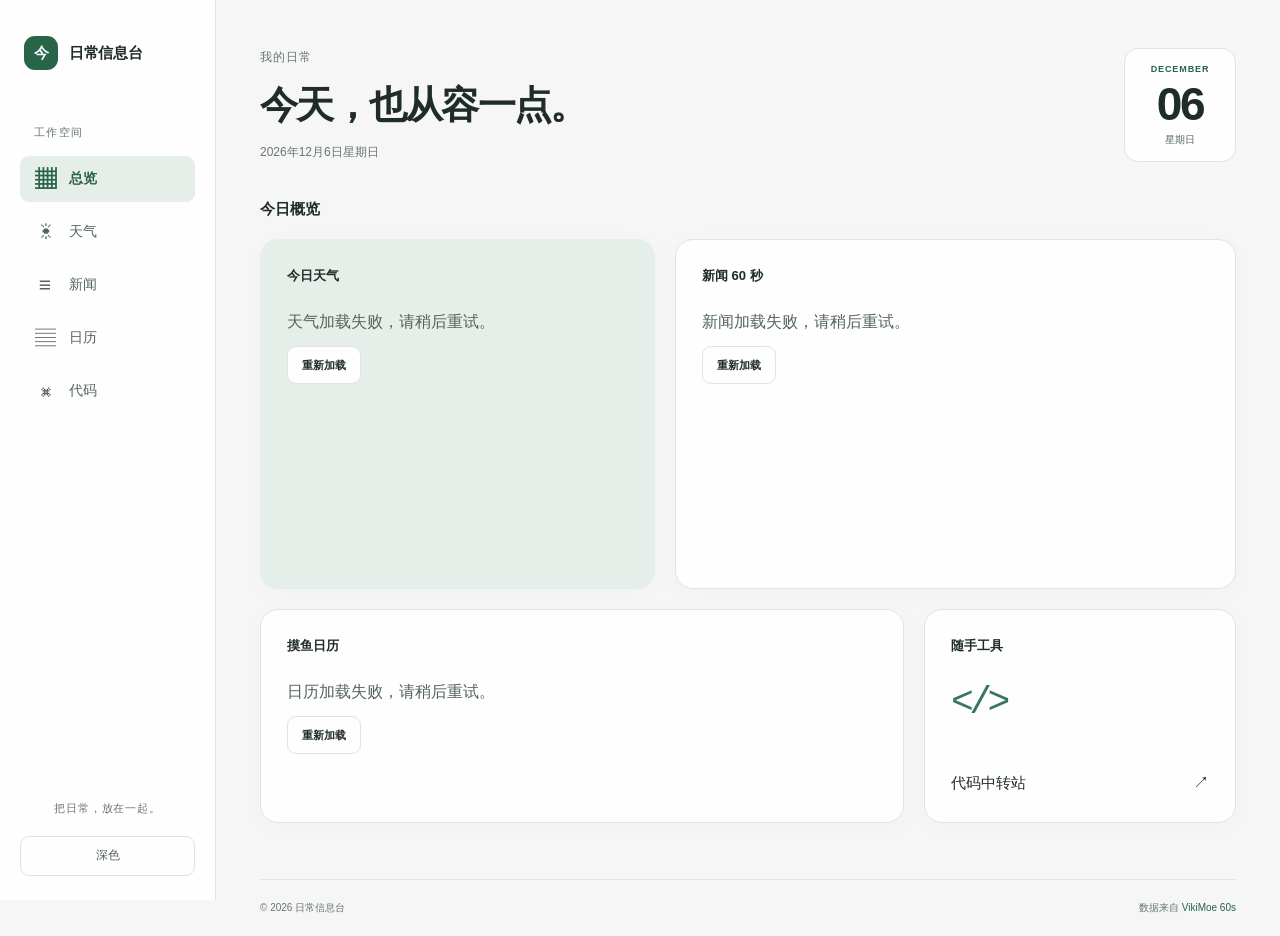
==== commit 8cd31e4a: "feat: refresh dashboard interface" ====
--- a/index.html
+++ b/index.html
@@ -6,51 +6,31 @@
   <meta name="description" content="每日信息台，聚合今日天气、新闻 60 秒和摸鱼日历。">
   <meta name="color-scheme" content="light dark">
   <title>日常信息台</title>
-  <link rel="stylesheet" href="./assets/css/site.css">
+  <link rel="stylesheet" href="./assets/css/site.css?v=20261030-ui">
+  <link rel="stylesheet" href="./assets/css/workspace.css?v=20261030-ui">
+  <script src="./assets/js/navigation.js?v=20261030-ui" defer></script>
 </head>
 <body>
   <a class="skip-link" href="#main">跳到主要内容</a>
-  <header class="site-header">
-    <div class="nav-wrap">
-      <a class="brand" href="./index.html" aria-label="日常信息台首页">
-        <span class="brand-mark">今</span>
-        <span>日常信息台</span>
-      </a>
-      <nav class="main-nav" aria-label="主要导航">
-        <a class="nav-link" href="./weather.html">天气</a>
-        <a class="nav-link" href="./news.html">新闻</a>
-        <a class="nav-link" href="./moyu.html">日历</a>
-        <a class="nav-link" href="./code-transfer.html">代码</a>
-      </nav>
-      <button class="theme-toggle" type="button" data-theme-toggle>深色</button>
-    </div>
-  </header>
+  <header class="site-header" data-site-navigation></header>
 
   <main id="main" class="page">
     <section class="home-hero">
-      <div class="hero-copy reveal">
-        <p class="eyebrow">Daily briefing</p>
-        <h1 class="hero-title">今天，<br class="mobile-break">先看重要的</h1>
-        <p class="hero-subtitle">天气、要闻和休息倒计时，三分钟掌握今天。</p>
-        <div class="hero-actions">
-          <a class="button" href="#today">查看今日信息</a>
-          <a class="button secondary" href="./news.html">阅读新闻</a>
-        </div>
+      <div class="hero-copy">
+        <p class="eyebrow">我的日常</p>
+        <h1 class="hero-title">今天，也从容一点。</h1>
+        <p class="home-date" id="poster-full-date"></p>
       </div>
-      <div class="hero-visual reveal" style="animation-delay: 100ms">
-        <article class="date-poster" aria-label="今日日期">
-          <div class="date-poster-month" id="poster-month">October</div>
-          <div class="date-poster-day" id="poster-day">29</div>
-          <div class="date-poster-weekday" id="poster-weekday">星期四</div>
-          <div class="date-poster-note" id="poster-full-date">2026年10月29日</div>
-        </article>
-      </div>
+      <article class="date-poster" aria-label="今日日期">
+        <div class="date-poster-month" id="poster-month"></div>
+        <div class="date-poster-day" id="poster-day"></div>
+        <div class="date-poster-weekday" id="poster-weekday"></div>
+      </article>
     </section>
 
     <section class="section" id="today">
       <div class="section-heading">
-        <h2>今天的三个切面</h2>
-        <p>实时数据优先，网络异常时自动显示最近一次缓存。</p>
+        <h2>今日概览</h2>
       </div>
 
       <div class="dashboard-grid">
@@ -95,6 +75,11 @@
             </div>
           </div>
         </article>
+        <a class="panel tool-preview" href="./code-transfer.html">
+          <span class="panel-label">随手工具</span>
+          <span class="tool-symbol" aria-hidden="true">&lt;/&gt;</span>
+          <span class="tool-bottom"><strong>代码中转站</strong><span aria-hidden="true">↗</span></span>
+        </a>
       </div>
     </section>
   </main>
--- a/assets/css/site.css
+++ b/assets/css/site.css
@@ -1223,6 +1223,166 @@
   font-size: 0.82rem;
 }
 
+.code-security-note {
+  max-width: 920px;
+  margin: 20px 0 0 auto;
+  padding: 14px 16px;
+  border-left: 3px solid var(--warn);
+  border-radius: 0 var(--radius-control) var(--radius-control) 0;
+  color: var(--text-soft);
+  background: color-mix(in srgb, var(--surface-solid) 74%, var(--warn));
+  font-size: 0.78rem;
+}
+
+.cloud-code-layout {
+  min-height: 650px;
+  display: grid;
+  grid-template-columns: minmax(230px, 0.28fr) minmax(0, 1fr);
+  gap: 16px;
+}
+
+.snippet-sidebar {
+  min-width: 0;
+  overflow: hidden;
+  border: 1px solid var(--line);
+  border-radius: var(--radius-card);
+  background: var(--surface);
+  box-shadow: 0 14px 45px rgba(36, 65, 95, 0.08);
+}
+
+.snippet-sidebar-head {
+  padding: 16px;
+  border-bottom: 1px solid var(--line);
+}
+
+.snippet-search,
+.snippet-field input,
+.snippet-field select {
+  width: 100%;
+  min-height: 40px;
+  padding: 0 12px;
+  border: 1px solid var(--line);
+  border-radius: var(--radius-control);
+  color: var(--text);
+  background: var(--surface-solid);
+}
+
+.snippet-search::placeholder,
+.snippet-field input::placeholder {
+  color: var(--text-muted);
+  opacity: 1;
+}
+
+.snippet-search:focus-visible,
+.snippet-field input:focus-visible,
+.snippet-field select:focus-visible {
+  outline: 3px solid color-mix(in srgb, var(--accent) 34%, transparent);
+  outline-offset: 1px;
+}
+
+.snippet-total {
+  display: block;
+  margin-top: 9px;
+  color: var(--text-muted);
+  font-size: 0.72rem;
+}
+
+.snippet-list {
+  max-height: 570px;
+  overflow-y: auto;
+  padding: 8px;
+}
+
+.snippet-list-state {
+  padding: 30px 14px;
+  color: var(--text-muted);
+  font-size: 0.82rem;
+  text-align: center;
+}
+
+.snippet-list-state.error {
+  color: var(--danger);
+}
+
+.snippet-item {
+  width: 100%;
+  padding: 14px;
+  display: block;
+  border: 0;
+  border-radius: 14px;
+  color: var(--text);
+  background: transparent;
+  text-align: left;
+  cursor: pointer;
+  transition: background-color 160ms ease, transform 160ms ease;
+}
+
+.snippet-item:hover {
+  background: var(--surface-muted);
+}
+
+.snippet-item.is-active {
+  color: var(--accent-strong);
+  background: var(--accent-soft);
+}
+
+.snippet-item:active {
+  transform: scale(0.99);
+}
+
+.snippet-item:focus-visible {
+  outline: 3px solid color-mix(in srgb, var(--accent) 34%, transparent);
+  outline-offset: -1px;
+}
+
+.snippet-item-title {
+  display: block;
+  overflow: hidden;
+  font-size: 0.88rem;
+  font-weight: 760;
+  text-overflow: ellipsis;
+  white-space: nowrap;
+}
+
+.snippet-item-meta {
+  margin-top: 6px;
+  display: flex;
+  justify-content: space-between;
+  gap: 8px;
+  color: var(--text-muted);
+  font-size: 0.68rem;
+}
+
+.cloud-editor {
+  min-width: 0;
+}
+
+.cloud-code-toolbar {
+  align-items: flex-end;
+}
+
+.snippet-fields {
+  min-width: 0;
+  flex: 1;
+  display: grid;
+  grid-template-columns: minmax(190px, 1fr) 150px;
+  gap: 10px;
+}
+
+.snippet-field label {
+  display: block;
+  margin-bottom: 5px;
+  color: var(--text-muted);
+  font-size: 0.68rem;
+  font-weight: 700;
+}
+
+.cloud-editor .code-editor-shell,
+.cloud-editor .code-gutter,
+.cloud-editor .code-input {
+  min-height: 500px;
+}
+
 .site-footer {
   width: var(--page);
   margin: 0 auto;
@@ -1468,6 +1628,19 @@
     padding-top: 24px;
   }
 
+  .cloud-code-layout {
+    min-height: auto;
+    grid-template-columns: 1fr;
+  }
+
+  .snippet-sidebar {
+    max-height: 260px;
+  }
+
+  .snippet-list {
+    max-height: 180px;
+  }
+
   .code-toolbar {
     align-items: flex-start;
     flex-direction: column;
@@ -1475,10 +1648,16 @@
 
   .code-actions {
     width: 100%;
+    display: grid;
+    grid-template-columns: repeat(3, minmax(0, 1fr));
   }
 
   .code-actions .button {
-    flex: 1 1 auto;
+    width: 100%;
+    min-width: 0;
+    padding-right: 8px;
+    padding-left: 8px;
+    font-size: 0.75rem;
   }
 
   .code-editor-shell {
@@ -1514,6 +1693,17 @@
   .code-notes {
     grid-template-columns: 1fr;
     gap: 18px;
+  }
+
+  .snippet-fields {
+    width: 100%;
+    grid-template-columns: 1fr;
+  }
+
+  .cloud-editor .code-editor-shell,
+  .cloud-editor .code-gutter,
+  .cloud-editor .code-input {
+    min-height: 420px;
   }
 
   .site-footer {
--- a/assets/css/workspace.css
+++ b/assets/css/workspace.css
@@ -0,0 +1,175 @@
+/* Workspace design system: shared shell, semantic tokens, page compositions.
+   Feature-specific controls remain in site.css. */
+:root {
+  --bg: #f5f6f5;
+  --surface: #fdfefd;
+  --surface-solid: #fdfefd;
+  --surface-muted: #ecefec;
+  --text: #202c27;
+  --text-soft: #56645d;
+  --text-muted: #68766e;
+  --line: #dfe5e0;
+  --accent: #38775e;
+  --accent-strong: #286448;
+  --accent-soft: #e5eee8;
+  --shadow: 0 4px 24px #203a2906;
+  --radius-card: 18px;
+  --radius-control: 9px;
+  --sidebar-width: 216px;
+  --page: min(1180px, calc(100% - 88px));
+}
+[data-theme="dark"] {
+  --bg: #151b18;
+  --surface: #1c2420;
+  --surface-solid: #1c2420;
+  --surface-muted: #27332c;
+  --text: #e5ece7;
+  --text-soft: #b5c3b9;
+  --text-muted: #9cafa2;
+  --line: #334238;
+  --accent: #9fcbb0;
+  --accent-strong: #a8d5b8;
+  --accent-soft: #2b4133;
+  --shadow: 0 4px 24px #0000000a;
+}
+body { background: var(--bg); padding-left: var(--sidebar-width); }
+.site-header { position: fixed; inset: 0 auto 0 0; width: var(--sidebar-width); background: var(--surface); border: 0; border-right: 1px solid var(--line); backdrop-filter: none; }
+.nav-wrap { width: 100%; height: 100%; padding: 36px 20px 24px; flex-direction: column; align-items: stretch; gap: 0; overflow-y: auto; }
+.brand { gap: 11px; font-size: 15px; padding: 0 4px; }
+.brand-mark { width: 34px; height: 34px; border-radius: 11px; font-size: 15px; }
+.nav-caption { margin: 54px 14px 14px; color: var(--text-muted); font-size: 11px; letter-spacing: .12em; }
+.main-nav { margin: 0; flex-direction: column; align-items: stretch; gap: 7px; }
+.nav-link { justify-content: flex-start; min-height: 46px; gap: 14px; padding: 0 15px; font-weight: 500; }
+.nav-symbol { width: 20px; font-size: 21px; text-align: center; line-height: 1; }
+.nav-link[aria-current="page"] { color: var(--accent-strong); background: var(--accent-soft); font-weight: 700; }
+.nav-bottom { margin-top: auto; padding-top: 48px; display: grid; gap: 18px; }
+.nav-signature { font-size: 11px; color: var(--text-muted); text-align: center; letter-spacing: .08em; }
+.theme-toggle { font-weight: 500; font-size: 12px; background: transparent; }
+.page { padding: 48px 0 56px; min-height: calc(100dvh - 90px); }
+.home-hero { min-height: auto; padding: 0 0 36px; grid-template-columns: 1fr auto; gap: 24px; }
+.eyebrow { font-size: 12px; letter-spacing: .08em; margin: 0 0 12px; font-weight: 500; color: var(--text-muted); }
+.hero-title { font-size: clamp(26px, 3vw, 38px); line-height: 1.35; font-weight: 650; letter-spacing: -.045em; }
+.home-date { font-size: 12px; color: var(--text-muted); margin: 12px 0 0; }
+.date-poster { width: 112px; padding: 13px 18px; border-radius: 14px; transform: none; box-shadow: none; text-align: center; }
+.date-poster-month { font-size: 9px; letter-spacing: .1em; }
+.date-poster-day { font-size: 46px; font-weight: 600; line-height: 1; margin: 5px 0; letter-spacing: -.05em; }
+.date-poster-weekday { font-size: 10px; font-weight: 500; }
+.section { padding: 0; }
+.section-heading { margin-bottom: 18px; }
+.section-heading h2 { font-size: 15px; line-height: 1.5; font-weight: 600; letter-spacing: 0; }
+.dashboard-grid { grid-template-columns: repeat(12, minmax(0, 1fr)); gap: 20px; align-items: stretch; }
+.panel, .snippet-sidebar, .code-workspace { box-shadow: var(--shadow); }
+.panel-inner { padding: 26px; }
+.panel-label { color: var(--text); font-size: 13px; font-weight: 600; }
+.panel-link { color: var(--text-soft); font-size: 11px; font-weight: 500; }
+.panel-link::after { content: ' ↗'; }
+.weather-preview { grid-column: span 5; min-height: 350px; background: var(--accent-soft); border-color: transparent; }
+.news-preview { grid-column: span 7; min-height: 350px; }
+.weather-summary { margin-top: 30px; gap: 8px; }
+.weather-temp { font-size: clamp(64px, 7vw, 94px); margin-top: 16px; font-weight: 500; }
+.weather-condition { font-size: 12px; margin-top: 18px; }
+.weather-glyph { width: 86px; height: 86px; font-size: 72px; filter: none; }
+.metric-strip { margin-top: 26px; border: 0; background: transparent; gap: 0; border-radius: 0; }
+.metric { padding: 0 12px; background: transparent; }
+.metric:first-child { padding-left: 0; }
+.metric + .metric { border-left: 1px solid var(--line); }
+.metric strong { font-size: 14px; }
+.news-preview-image { height: 112px; aspect-ratio: auto; margin-top: 20px; border-radius: 10px; }
+.headline-list { margin-top: 15px; }
+.headline-item { font-size: 12px; padding: 8px 0; grid-template-columns: 22px 1fr; }
+.headline-item + .headline-item { border: 0; }
+.headline-item > span:last-child { display: -webkit-box; -webkit-line-clamp: 2; -webkit-box-orient: vertical; overflow: hidden; }
+.headline-number { color: var(--text-muted); font-weight: 500; }
+.moyu-preview { grid-column: span 8; min-height: 214px; }
+.moyu-layout { grid-template-columns: 1fr; gap: 20px; margin-top: 25px; }
+.moyu-countdown { gap: 20px; }
+.countdown-item { padding: 0; border: 0; background: transparent; border-radius: 0; }
+.countdown-item + .countdown-item { border-left: 1px solid var(--line); padding-left: 20px; }
+.countdown-item strong { font-weight: 500; font-size: 32px; }
+.quote { font-size: 12px; color: var(--text-muted); }
+.tool-preview { grid-column: span 4; padding: 26px; display: flex; flex-direction: column; text-decoration: none; transition: border-color 160ms, transform 160ms; }
+.tool-preview:hover { border-color: var(--accent); transform: translateY(-2px); }
+.tool-symbol { font-family: monospace; font-size: 38px; color: var(--accent); margin: 16px 0; letter-spacing: -.12em; }
+.tool-bottom { display: flex; justify-content: space-between; align-items: center; margin-top: auto; }
+.tool-bottom strong { font-weight: 500; font-size: 15px; }
+.page-head { padding: 0 0 30px; gap: 24px; }
+.page-title { font-size: 32px; font-weight: 600; line-height: 1.3; letter-spacing: -.04em; }
+.back-link { padding: 0; min-height: 24px; font-size: 11px; margin-bottom: 14px; }
+.back-link::before { content: '←'; margin-right: 6px; }
+.button { font-weight: 600; font-size: 12px; min-height: 40px; }
+.button.small { font-size: 11px; }
+[data-theme="dark"] .button:not(.secondary), [data-theme="dark"] .brand-mark, [data-theme="dark"] .stat-card.featured, [data-theme="dark"] .stat-card.featured .stat-value { color: #152d1f; }
+[data-theme="dark"] .stat-card.featured .stat-label, [data-theme="dark"] .stat-card.featured .stat-note { color: #294936; }
+.city-input { font-size: 13px; }
+.feature-card { padding: 30px; }
+.cloud-code-layout { grid-template-columns: minmax(190px, .28fr) minmax(0, 1fr); min-height: 580px; }
+.cloud-code-toolbar { flex-wrap: wrap; padding: 16px; gap: 14px; }
+.snippet-fields { flex-basis: 100%; grid-template-columns: minmax(0, 1fr) 130px; }
+.code-actions { margin-left: auto; }
+.code-editor-shell, [data-theme="dark"] .code-editor-shell { background: var(--surface-solid); }
+.code-input { color: var(--text); caret-color: var(--accent); font-size: 13px; }
+.code-input::placeholder { color: var(--text-muted); }
+.code-gutter { color: var(--text-muted); background: var(--bg); border-color: var(--line); font-size: 13px; }
+.code-security-note { margin: 14px 0 0; padding: 0; background: none; border: 0; font-size: 11px; }
+.code-statusbar { flex-wrap: wrap; gap: 8px; font-size: 10px; padding: 10px 14px; }
+.site-footer { padding: 20px 0; font-size: 10px; }
+.site-footer a { text-decoration: none; }
+.reveal { animation: none; }
+a:focus-visible, button:focus-visible { outline: 2px solid var(--accent); outline-offset: 4px; }
+@media (min-width: 1600px) { :root { --sidebar-width: 240px; } }
+@media (max-width: 1100px) {
+  :root { --sidebar-width: 180px; --page: calc(100% - 48px); }
+  .nav-wrap { padding-inline: 14px; }
+  .weather-preview, .news-preview { grid-column: span 6; }
+  .panel-inner, .tool-preview { padding: 20px; }
+  .weather-summary .weather-glyph { width: 54px; font-size: 50px; }
+}
+@media (max-width: 767px) {
+  :root { --page: calc(100% - 32px); }
+  body { padding-left: 0; }
+  .site-header { position: sticky; width: 100%; border-right: 0; border-bottom: 1px solid var(--line); }
+  .nav-wrap { padding: 14px 16px 8px; display: grid; grid-template-columns: 1fr auto; height: auto; gap: 12px; overflow: visible; }
+  .brand span:last-child { display: inline; }
+  .nav-caption, .nav-signature { display: none; }
+  .nav-bottom { padding: 0; margin: 0; grid-column: 2; grid-row: 1; }
+  .theme-toggle { min-height: 34px; }
+  .main-nav { grid-column: 1 / -1; flex-direction: row; overflow-x: auto; gap: 5px; }
+  .nav-link { flex: 1 0 auto; justify-content: center; gap: 7px; min-height: 38px; padding: 0 10px; font-size: 12px; }
+  .nav-symbol { width: auto; font-size: 17px; }
+  .page { padding-top: 28px; min-height: calc(100dvh - 190px); }
+  .home-hero { grid-template-columns: 1fr auto; padding: 0 0 28px; gap: 12px; }
+  .hero-title { font-size: clamp(22px, 4.6vw, 30px); overflow-wrap: normal; }
+  .date-poster { width: 85px; padding: 10px; }
+  .date-poster-day { font-size: 36px; }
+  .home-date { font-size: 10px; }
+  .dashboard-grid { gap: 14px; }
+  .weather-preview, .news-preview { grid-column: span 6; }
+  .weather-summary { display: grid; grid-template-columns: 1fr auto; }
+  .weather-temp { font-size: 64px; }
+  .metric-strip, .moyu-countdown { grid-template-columns: repeat(3, minmax(0, 1fr)); }
+  .metric { padding-inline: 8px; }
+  .metric span { font-size: 10px; }
+  .moyu-preview { grid-column: span 8; }
+  .tool-preview { grid-column: span 4; }
+  .moyu-layout { gap: 18px; }
+  .page-title { font-size: 28px; }
+  .cloud-code-layout { grid-template-columns: 1fr; }
+  .snippet-list { max-height: 210px; }
+  .site-footer { flex-wrap: wrap; gap: 8px; }
+}
+@media (max-width: 540px) {
+  .weather-preview, .news-preview, .moyu-preview, .tool-preview { grid-column: 1 / -1; min-height: auto; }
+  .weather-preview { min-height: 310px; }
+  .weather-summary .weather-glyph { width: 86px; font-size: 72px; }
+  .news-preview-image { height: 140px; }
+  .tool-preview { display: grid; grid-template-columns: auto 1fr; column-gap: 20px; align-items: center; }
+  .tool-preview .panel-label { grid-column: 2; grid-row: 1; }
+  .tool-symbol { grid-column: 1; grid-row: 1 / span 2; margin: 0; }
+  .tool-bottom { grid-column: 2; margin-top: 6px; }
+  .nav-link { padding: 0 8px; }
+  .nav-symbol { display: none; }
+  .calendar-primary { grid-template-columns: 1fr; }
+}
+@media (prefers-reduced-motion: reduce) {
+  *, *::before, *::after { scroll-behavior: auto !important; animation: none !important; transition: none !important; }
+}
